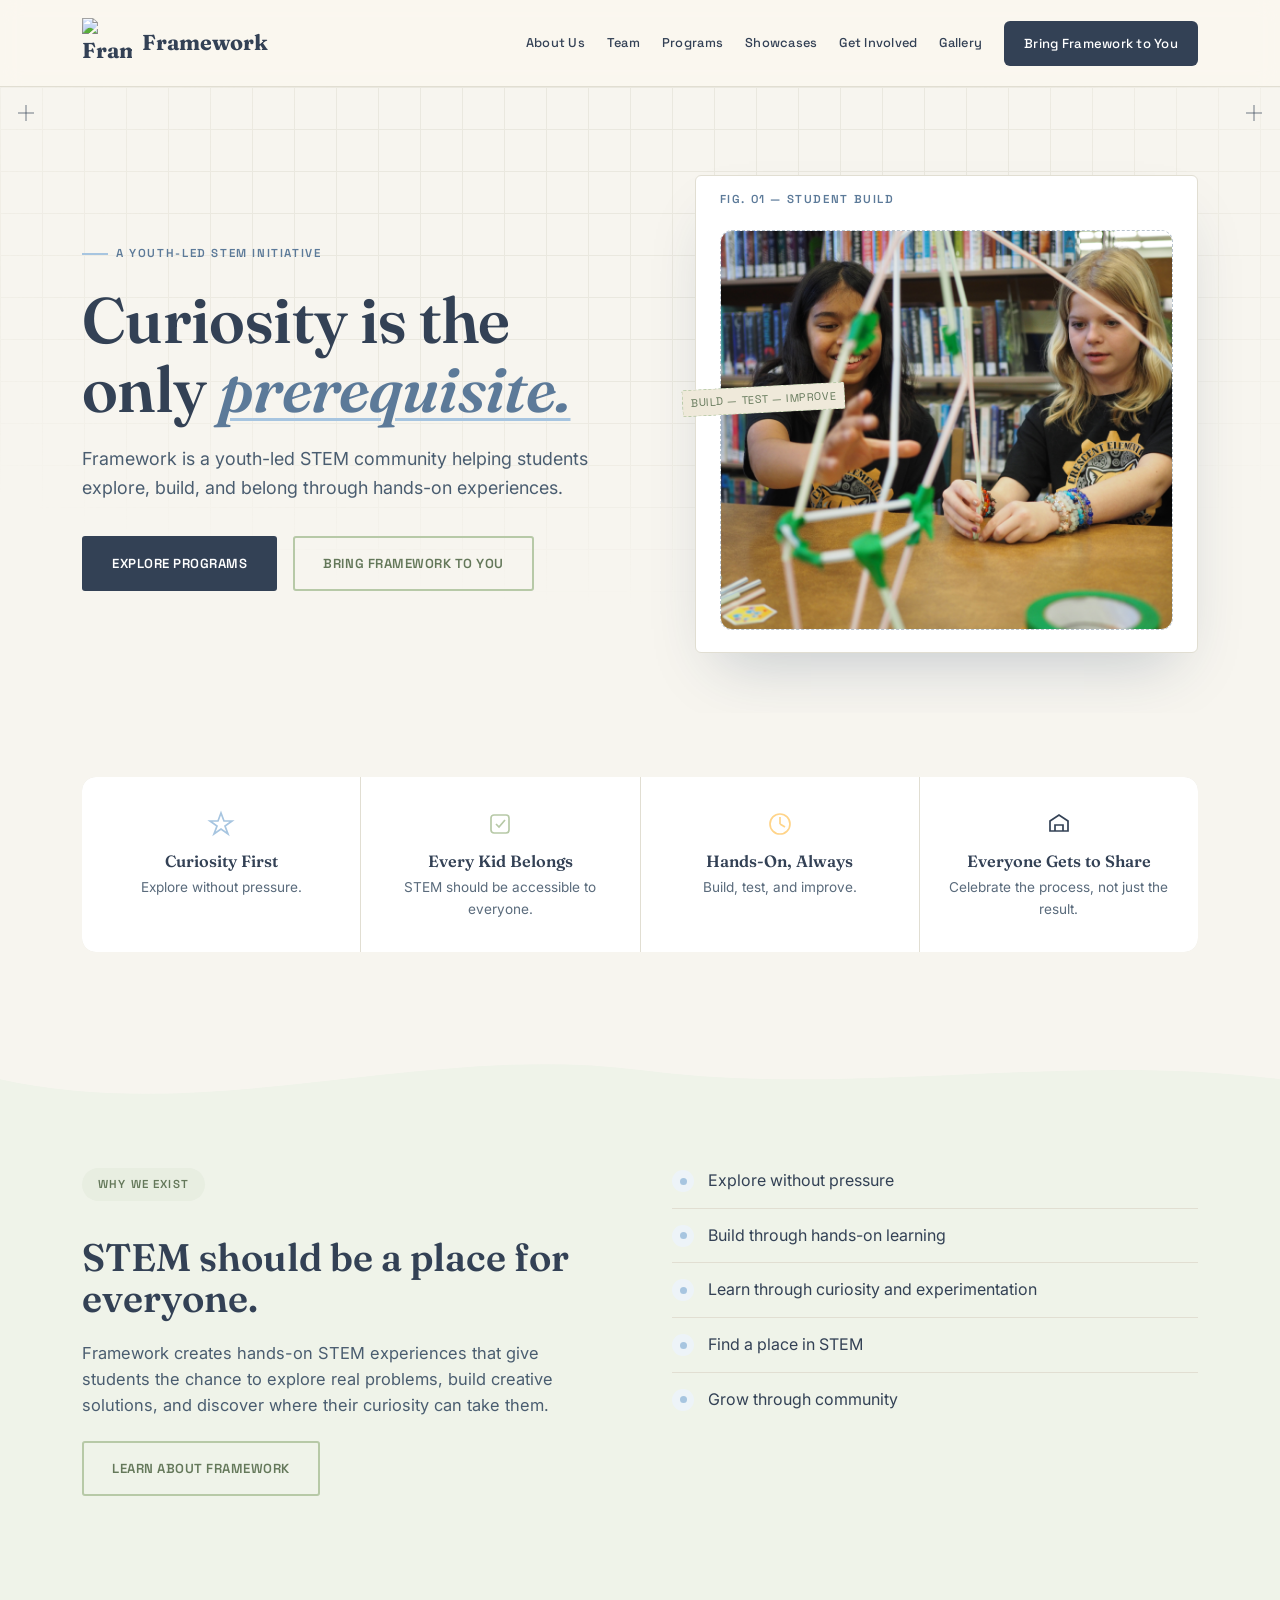
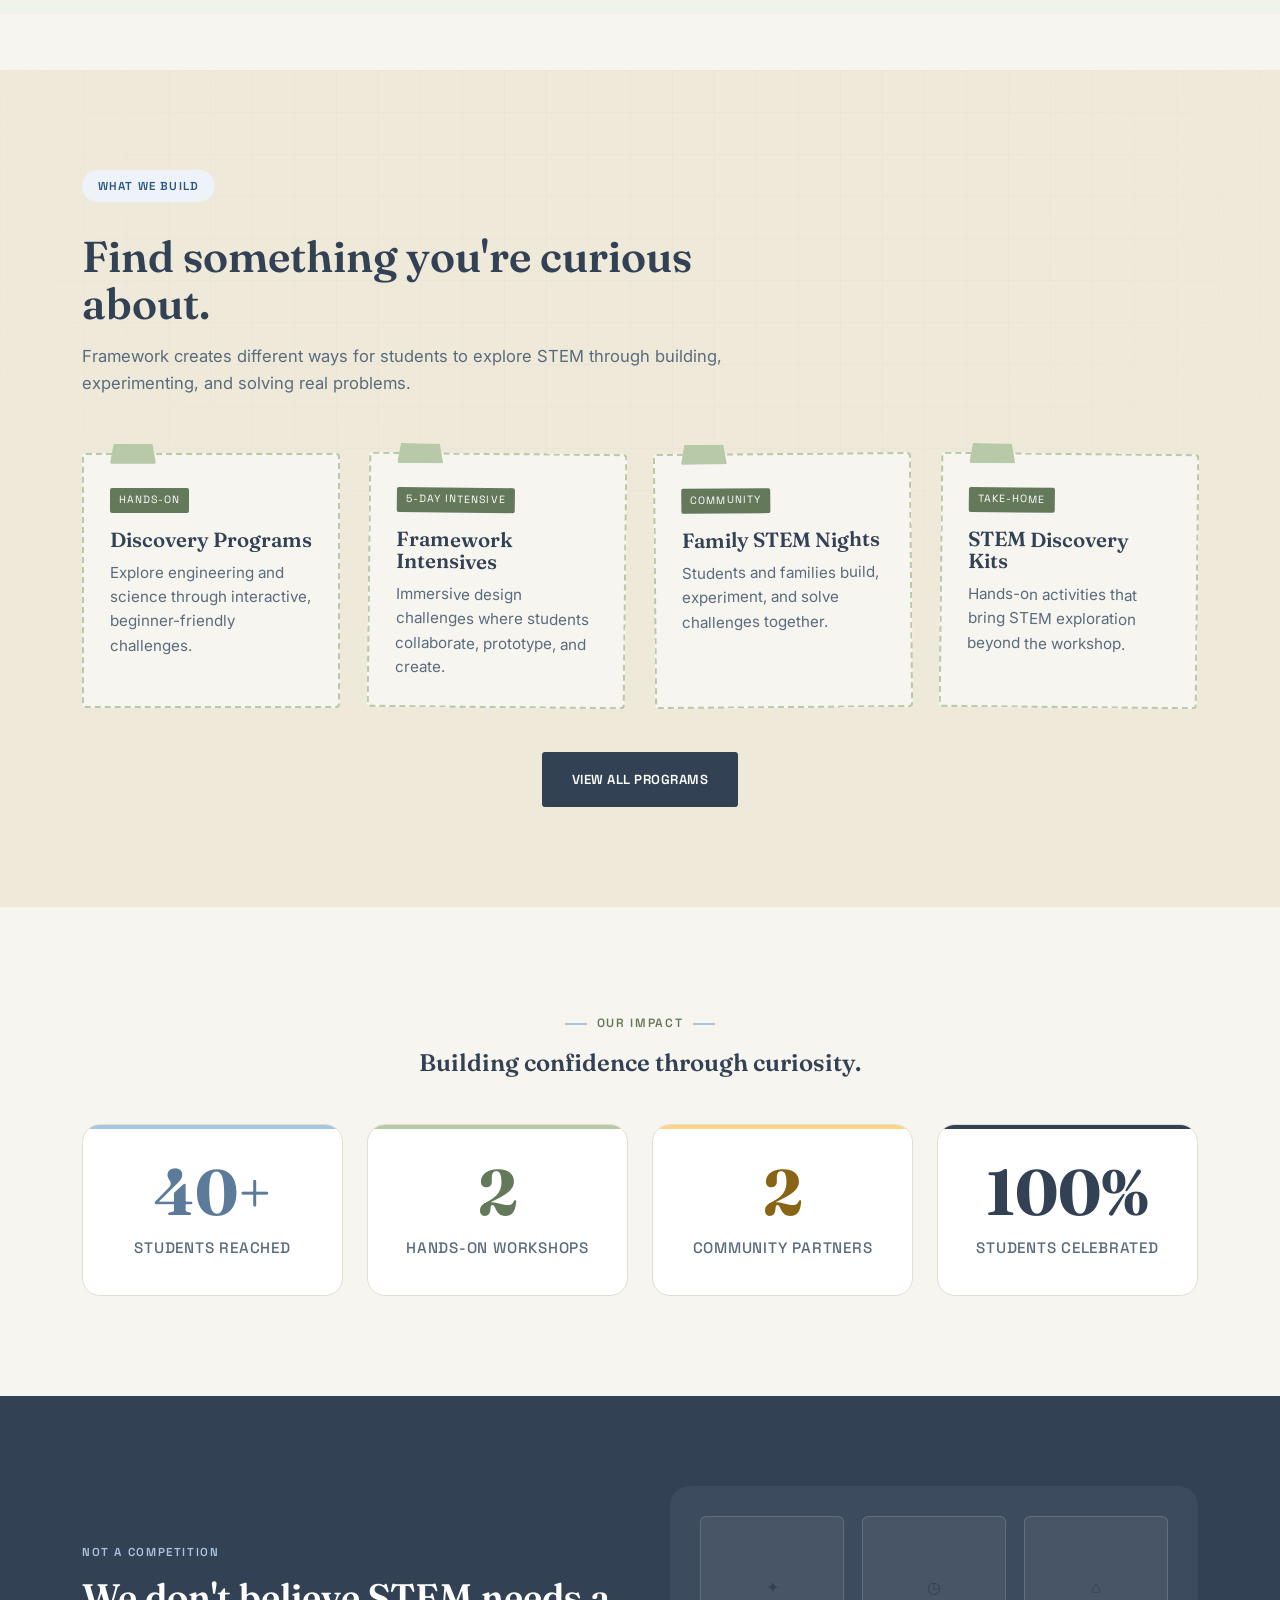
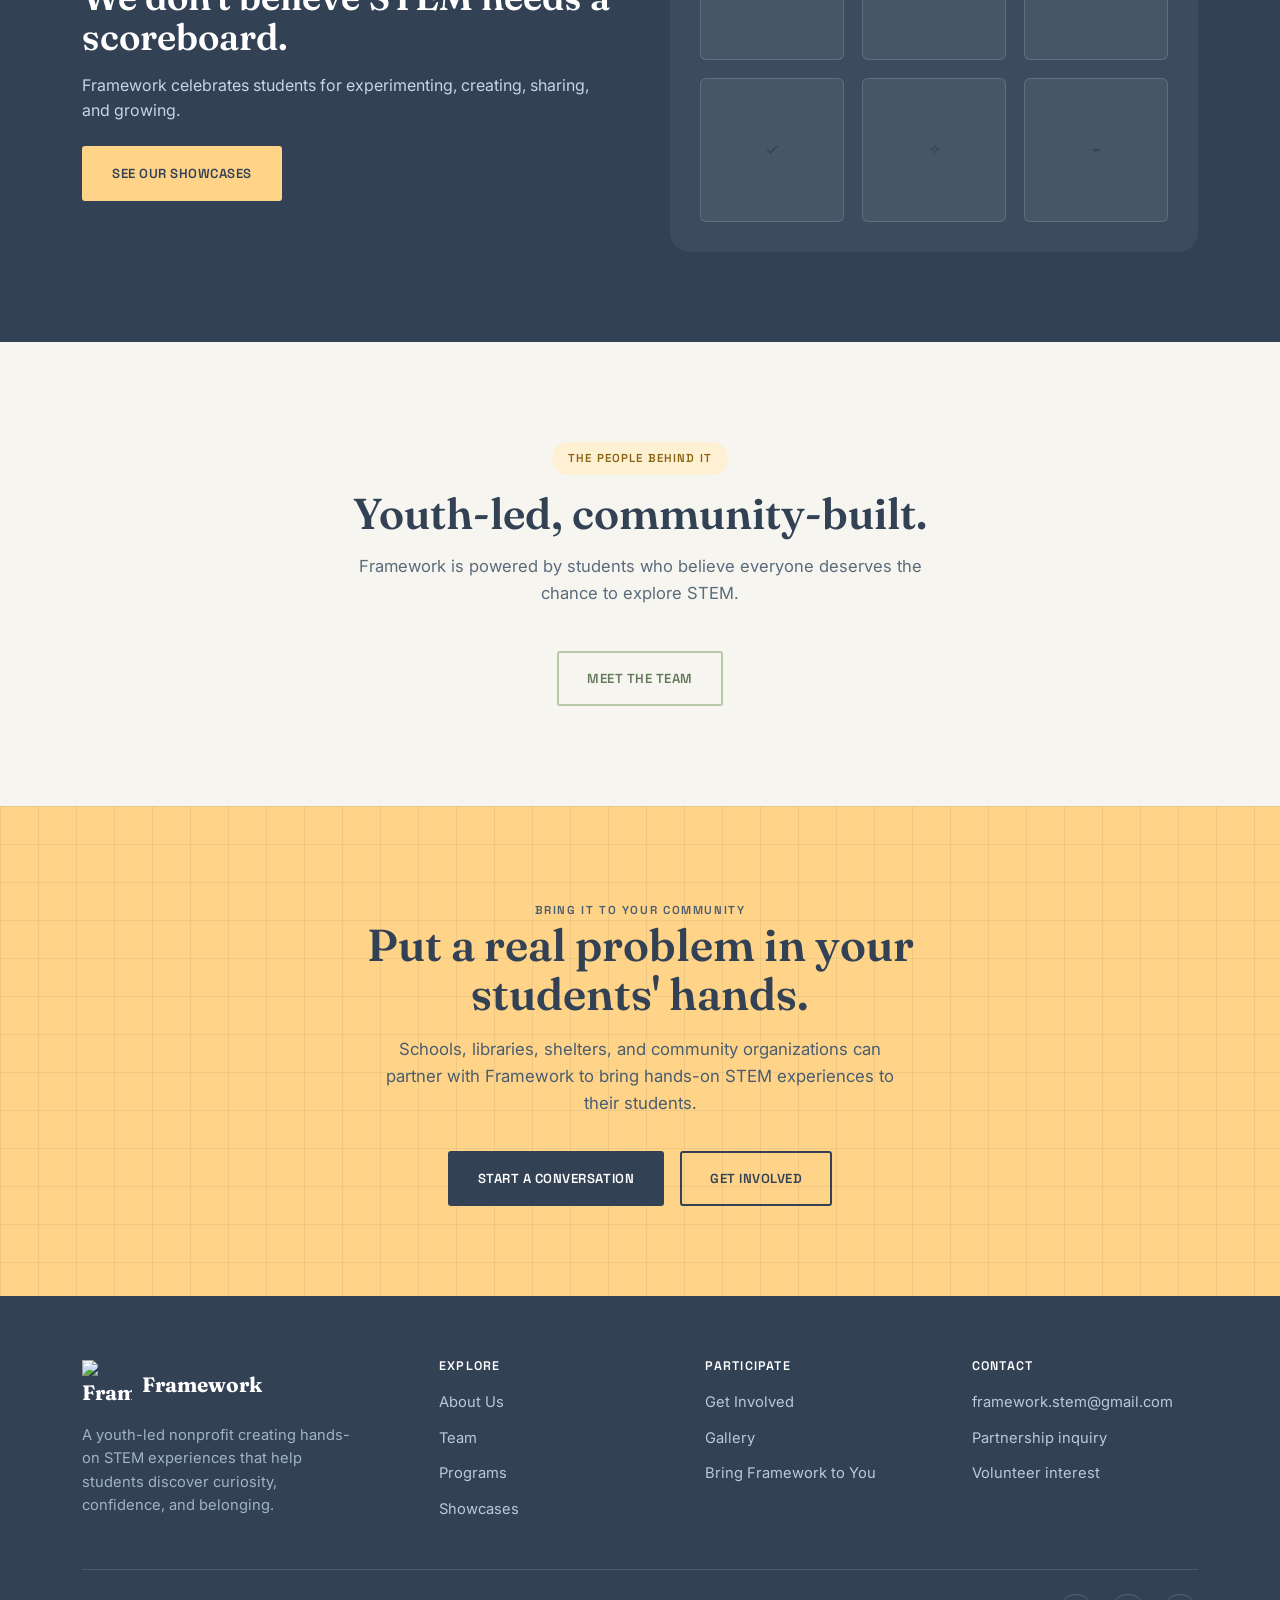
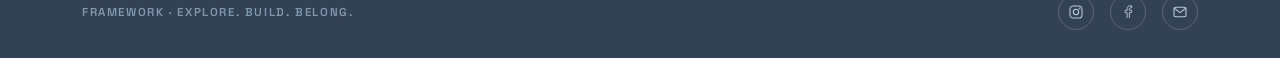
==== index.html @ 928066a2 "Add files via upload" ====
<!DOCTYPE html>
<html lang="en">
<head>
<meta charset="UTF-8">
<meta name="viewport" content="width=device-width, initial-scale=1.0">
<title>Framework</title>

<link rel="preconnect" href="https://fonts.googleapis.com">
<link rel="preconnect" href="https://fonts.gstatic.com" crossorigin>
<link href="https://fonts.googleapis.com/css2?family=Fraunces:ital,opsz,wght@0,9..144,300;0,9..144,500;0,9..144,600;0,9..144,700;0,9..144,900;1,9..144,500;1,9..144,600&family=Space+Grotesk:wght@400;500;600;700&family=Inter:wght@400;500;600&display=swap" rel="stylesheet">

<link rel="stylesheet" href="style.css">
</head>

<body>

<header>
  <nav>
    <a href="index.html" class="logo">
      <img src="images/logo.png" alt="Framework logo" style="width:50px;height:50px;object-fit:contain;">
      Framework
    </a>

    <div class="nav-links" id="navLinks">
      <a href="about.html">About Us</a>
      <a href="team.html">Team</a>
      <a href="programs.html">Programs</a>
      <a href="showcases.html">Showcases</a>
      <a href="involved.html">Get Involved</a>
      <a href="gallery.html">Gallery</a>
      <a href="contact.html" class="nav-cta">Bring Framework to You</a>
    </div>

    <button class="menu-btn" id="menuBtn" aria-label="Toggle menu">
      <span></span>
      <span></span>
      <span></span>
    </button>
  </nav>
</header>


<!-- HERO -->
<section class="hero" id="top">
  <div class="blueprint-bg"></div>

  <div class="reg-marks">
    <span class="tl"></span>
    <span class="tr"></span>
  </div>

  <div class="hero-inner">

    <div>
      <div class="eyebrow label">A youth-led STEM initiative</div>

      <h1>
        Curiosity is the only <em>prerequisite.</em>
      </h1>

      <p class="lede">
        Framework is a youth-led STEM community helping students explore,
        build, and belong through hands-on experiences.
      </p>

      <div class="hero-ctas">
        <a href="programs.html" class="btn btn-primary">
          Explore Programs
        </a>

        <a href="contact.html" class="btn btn-outline">
          Bring Framework to You
        </a>
      </div>
    </div>


    <div class="hero-visual">
      <div class="blueprint-card">

        <span class="fig-label label">
          Fig. 01 &mdash; Student Build
        </span>

        <img src="1.JPG" alt="Student Build" style="width:100%;aspect-ratio:340/300;margin-top:26px;object-fit:cover;border-radius:12px;border:1.5px dashed #B9C4CE;">
        <div class="callout callout-1">
          BUILD &mdash; TEST &mdash; IMPROVE
        </div>

      </div>
    </div>

  </div>
</section>


<!-- VALUES -->
<section style="padding:64px 0 90px;">

  <div class="container reveal">

    <div class="highlight-strip">

      <div class="highlight-tile">
        <div class="hs-icon">
          <svg width="30" height="30" viewBox="0 0 30 30" fill="none">
            <path
              d="M15 4 L18 12 L26 12 L19 17 L22 25 L15 20 L8 25 L11 17 L4 12 L12 12 Z"
              stroke="#A7C5E0"
              stroke-width="1.7"
            />
          </svg>
        </div>

        <h4>Curiosity First</h4>
        <p>Explore without pressure.</p>
      </div>


      <div class="highlight-tile">
        <div class="hs-icon">
          <svg width="30" height="30" viewBox="0 0 30 30" fill="none">
            <rect
              x="6"
              y="6"
              width="18"
              height="18"
              rx="3"
              stroke="#B7C9A7"
              stroke-width="1.7"
            />
            <path
              d="M11 15 L14 18 L20 11"
              stroke="#B7C9A7"
              stroke-width="1.7"
              fill="none"
            />
          </svg>
        </div>

        <h4>Every Kid Belongs</h4>
        <p>STEM should be accessible to everyone.</p>
      </div>


      <div class="highlight-tile">
        <div class="hs-icon">
          <svg width="30" height="30" viewBox="0 0 30 30" fill="none">
            <circle
              cx="15"
              cy="15"
              r="10"
              stroke="#FFD489"
              stroke-width="1.7"
            />
            <path
              d="M15 15 L15 8 M15 15 L20 18"
              stroke="#FFD489"
              stroke-width="1.7"
            />
          </svg>
        </div>

        <h4>Hands-On, Always</h4>
        <p>Build, test, and improve.</p>
      </div>


      <div class="highlight-tile">
        <div class="hs-icon">
          <svg width="30" height="30" viewBox="0 0 30 30" fill="none">
            <path
              d="M6 22 L6 12 L15 6 L24 12 L24 22 Z"
              stroke="#334155"
              stroke-width="1.7"
            />
            <path
              d="M11 22 L11 16 L19 16 L19 22"
              stroke="#334155"
              stroke-width="1.7"
            />
          </svg>
        </div>

        <h4>Everyone Gets to Share</h4>
        <p>Celebrate the process, not just the result.</p>
      </div>

    </div>

  </div>

</section>


<div class="wave-divider">
  <svg viewBox="0 0 1440 60" preserveAspectRatio="none">
    <path
      d="M0,40 C240,90 480,0 720,30 C960,60 1200,10 1440,40 L1440,60 L0,60 Z"
      fill="#EFF3E9"
    />
  </svg>
</div>


<!-- MISSION -->
<section class="mission" style="background:#EFF3E9;padding-top:70px;">

  <div class="container">

    <div class="mission-grid">

      <div class="reveal">

        <span class="pill pill-sage" style="margin-bottom:18px;">
          Why we exist
        </span>

        <h2 style="font-size:clamp(1.9rem,3vw,2.4rem);margin:18px 0 20px;">
          STEM should be a place for everyone.
        </h2>

        <p>
          Framework creates hands-on STEM experiences that give students
          the chance to explore real problems, build creative solutions,
          and discover where their curiosity can take them.
        </p>

        <p style="margin-top:22px;">
          <a href="about.html" class="btn btn-outline">
            Learn About Framework
          </a>
        </p>

      </div>


      <div class="reveal">

        <ul class="belief-list">

          <li>
            <span class="mark"></span>
            Explore without pressure
          </li>

          <li>
            <span class="mark"></span>
            Build through hands-on learning
          </li>

          <li>
            <span class="mark"></span>
            Learn through curiosity and experimentation
          </li>

          <li>
            <span class="mark"></span>
            Find a place in STEM
          </li>

          <li>
            <span class="mark"></span>
            Grow through community
          </li>

        </ul>

      </div>

    </div>

  </div>

</section>


<div class="wave-divider">
  <svg viewBox="0 0 1440 60" preserveAspectRatio="none">
    <path
      d="M0,20 C240,-10 480,60 720,30 C960,0 1200,50 1440,20 L1440,0 L0,0 Z"
      fill="#F7F5EF"
    />
  </svg>
</div>


<!-- PROGRAMS TEASER -->
<section class="programs">

  <div class="blueprint-bg"></div>

  <div class="container">

    <div class="section-head reveal">

      <span class="pill pill-sky" style="margin-bottom:16px;">
        What we build
      </span>

      <h2 style="margin-top:16px;">
        Find something you're curious about.
      </h2>

      <p>
        Framework creates different ways for students to explore STEM
        through building, experimenting, and solving real problems.
      </p>

    </div>


    <div class="program-grid four">

      <div class="kit-card reveal">

        <span class="kit-tag">
          Hands-on
        </span>

        <h3>Discovery Programs</h3>

        <p>
          Explore engineering and science through interactive,
          beginner-friendly challenges.
        </p>

      </div>


      <div class="kit-card reveal">

        <span class="kit-tag">
          5-day intensive
        </span>

        <h3>Framework Intensives</h3>

        <p>
          Immersive design challenges where students collaborate,
          prototype, and create.
        </p>

      </div>


      <div class="kit-card reveal">

        <span class="kit-tag">
          Community
        </span>

        <h3>Family STEM Nights</h3>

        <p>
          Students and families build, experiment, and solve challenges
          together.
        </p>

      </div>


      <div class="kit-card reveal">

        <span class="kit-tag">
          Take-home
        </span>

        <h3>STEM Discovery Kits</h3>

        <p>
          Hands-on activities that bring STEM exploration beyond the
          workshop.
        </p>

      </div>

    </div>


    <div style="text-align:center;margin-top:44px;position:relative;z-index:2;">

      <a href="programs.html" class="btn btn-primary">
        View All Programs
      </a>

    </div>

  </div>

</section>


<!-- IMPACT -->
<section class="panel panel-impact">

  <div class="container reveal">

    <p class="section-label">
      Our Impact
    </p>

    <h2>
      Building confidence through curiosity.
    </h2>

    <div class="impact-grid">

      <div class="impact-card">
        <span class="impact-number">40+</span>
        <p class="impact-label">Students Reached</p>
      </div>

      <div class="impact-card">
        <span class="impact-number">2</span>
        <p class="impact-label">Hands-On Workshops</p>
      </div>

      <div class="impact-card">
        <span class="impact-number">2</span>
        <p class="impact-label">Community Partners</p>
      </div>

      <div class="impact-card">
        <span class="impact-number">100%</span>
        <p class="impact-label">Students Celebrated</p>
      </div>

    </div>

  </div>

</section>


<!-- SHOWCASES -->
<section style="background:var(--ink);padding:90px 0;">

  <div class="container">

    <div class="split-section reveal">

      <div>

        <span class="label" style="color:var(--sky);">
          Not a competition
        </span>

        <h2
          style="color:var(--white);font-size:clamp(1.7rem,3vw,2.3rem);margin:14px 0 16px;"
        >
          We don't believe STEM needs a scoreboard.
        </h2>

        <p style="color:#C4D5E5;margin-bottom:22px;">
          Framework celebrates students for experimenting, creating,
          sharing, and growing.
        </p>

        <a
          href="showcases.html"
          class="btn"
          style="background:var(--sun);color:var(--ink);"
        >
          See Our Showcases
        </a>

      </div>


      <div
        class="split-visual"
        style="background:rgba(255,255,255,.05);box-shadow:none;"
      >

        <div class="showcase-grid-icons">

          <div class="icon-tile">✦</div>
          <div class="icon-tile">◷</div>
          <div class="icon-tile">⌂</div>
          <div class="icon-tile">✓</div>
          <div class="icon-tile">✧</div>
          <div class="icon-tile">⌁</div>

        </div>

      </div>

    </div>

  </div>

</section>


<!-- TEAM TEASER -->
<section>

  <div class="container">

    <div
      class="section-head reveal"
      style="margin:0 auto 44px;text-align:center;max-width:600px;"
    >

      <span class="pill pill-sun">
        The people behind it
      </span>

      <h2 style="margin-top:16px;">
        Youth-led, community-built.
      </h2>

      <p>
        Framework is powered by students who believe everyone deserves
        the chance to explore STEM.
      </p>

    </div>


    <div style="text-align:center;margin-top:36px;">

      <a href="team.html" class="btn btn-outline">
        Meet the Team
      </a>

    </div>

  </div>

</section>


<!-- CTA -->
<section class="cta-band">

  <div class="container">

    <span class="label" style="color:#4A5D70;">
      Bring it to your community
    </span>

    <h2>
      Put a real problem in your students' hands.
    </h2>

    <p>
      Schools, libraries, shelters, and community organizations can
      partner with Framework to bring hands-on STEM experiences to
      their students.
    </p>

    <div
      class="hero-ctas"
      style="justify-content:center;"
    >

      <a href="contact.html" class="btn btn-primary">
        Start a Conversation
      </a>

      <a href="involved.html" class="btn btn-outline">
        Get Involved
      </a>

    </div>

  </div>

</section>


<!-- FOOTER -->
<footer>

  <div class="container">

    <div class="footer-grid">

      <div>

        <div class="footer-logo">

          <img
            src="images/logo.png"
            alt="Framework logo"
            style="width:50px;height:50px;object-fit:contain;"
          >

          Framework

        </div>

        <p class="tagline">
          A youth-led nonprofit creating hands-on STEM experiences that
          help students discover curiosity, confidence, and belonging.
        </p>

      </div>


      <div class="col">

        <h4>Explore</h4>

        <ul>

          <li><a href="about.html">About Us</a></li>
          <li><a href="team.html">Team</a></li>
          <li><a href="programs.html">Programs</a></li>
          <li><a href="showcases.html">Showcases</a></li>

        </ul>

      </div>


      <div class="col">

        <h4>Participate</h4>

        <ul>

          <li><a href="involved.html">Get Involved</a></li>
          <li><a href="gallery.html">Gallery</a></li>
          <li><a href="contact.html">Bring Framework to You</a></li>

        </ul>

      </div>


      <div class="col">

        <h4>Contact</h4>

        <ul>

          <li>
            <a href="mailto:framework.stem@gmail.com">
              framework.stem@gmail.com
            </a>
          </li>

          <li>
            <a href="contact.html">
              Partnership inquiry
            </a>
          </li>

          <li>
            <a href="https://forms.gle/vsZQ5yKKpxMuAUAr8">Volunteer interest</a>
          </li>

        </ul>

      </div>

    </div>


    <div class="footer-bottom">

      <span class="label">
        Framework &middot; Explore. Build. Belong.
      </span>

      <div class="socials">
        <a href="#" aria-label="Instagram"><svg width="16" height="16" viewBox="0 0 24 24" fill="none"><rect x="3" y="3" width="18" height="18" rx="5" stroke="#B9C9D8" stroke-width="1.6"/><circle cx="12" cy="12" r="4" stroke="#B9C9D8" stroke-width="1.6"/><circle cx="17.5" cy="6.5" r="1.2" fill="#B9C9D8"/></svg></a>
        <a href="#" aria-label="Facebook"><svg width="16" height="16" viewBox="0 0 24 24" fill="none"><path d="M14 21 L14 13 L17 13 L17.5 9.5 L14 9.5 L14 7.5 C14 6.5 14.3 5.8 15.8 5.8 L17.6 5.8 L17.6 2.7 C17.3 2.7 16.2 2.6 15 2.6 C12.4 2.6 10.7 4.2 10.7 7.1 L10.7 9.5 L7.8 9.5 L7.8 13 L10.7 13 L10.7 21" stroke="#B9C9D8" stroke-width="1.4"/></svg></a>
        <a href="#" aria-label="Email"><svg width="16" height="16" viewBox="0 0 24 24" fill="none"><rect x="3" y="5" width="18" height="14" rx="2" stroke="#B9C9D8" stroke-width="1.6"/><path d="M3 6 L12 13 L21 6" stroke="#B9C9D8" stroke-width="1.6"/></svg></a>
      </div>

    </div>

  </div>

</footer>


<script src="script.js"></script>

</body>
</html>
---- style.css ----
:root{
    --ink:#334155;
    --ink-2:#5C7A99;
    --sky:#A7C5E0;
    --sky-light:#EDF3F8;
    --kraft:#B7C9A7;
    --kraft-dark:#64785A;
    --kraft-line:#6C8058;
    --sun:#FFD489;
    --sun-dark:#D9A94F;
    --paper:#F7F5EF;
    --paper-2:#EFE9DA;
    --paper-3:#E6DFC9;
    --line:#E1DED2;
    --white:#FFFFFF;
    --border:#E1DED2;
    --surface:#FFFFFF;
    --text-light:#5A6B7C;
    --ease:cubic-bezier(.22,1,.36,1);
  }

  *{margin:0;padding:0;box-sizing:border-box;}

  html{scroll-behavior:smooth;}
  [id]{scroll-margin-top:100px;}

  body{
    background:var(--paper);
    color:var(--ink);
    font-family:'Inter',sans-serif;
    line-height:1.6;
    overflow-x:hidden;
  }

  h1,h2,h3,h4{
    font-family:'Fraunces',serif;
    font-weight:600;
    line-height:1.08;
    color:var(--ink);
  }

  .label{
    font-family:'Space Grotesk',sans-serif;
    font-weight:600;
    letter-spacing:.14em;
    text-transform:uppercase;
    font-size:.72rem;
  }

  a{color:inherit;text-decoration:none;}
  img{max-width:100%;display:block;}
  button{font:inherit;cursor:pointer;}

  /* ---------- Blueprint grid background ---------- */
  .blueprint-bg{
    position:absolute;inset:0;
    background-image:
      linear-gradient(var(--line) 1px, transparent 1px),
      linear-gradient(90deg, var(--line) 1px, transparent 1px);
    background-size:42px 42px;
    opacity:.55;
    mask-image:radial-gradient(ellipse 80% 70% at 50% 20%, black 40%, transparent 90%);
  }

  /* Registration corner marks — recurring signature detail */
  .reg-marks{position:absolute;inset:0;pointer-events:none;}
  .reg-marks span{
    position:absolute;width:16px;height:16px;
  }
  .reg-marks span::before,.reg-marks span::after{
    content:"";position:absolute;background:var(--ink);opacity:.35;
  }
  .reg-marks span::before{width:16px;height:1.5px;top:7px;left:0;}
  .reg-marks span::after{width:1.5px;height:16px;left:7px;top:0;}
  .reg-marks .tl{top:18px;left:18px;}
  .reg-marks .tr{top:18px;right:18px;}
  .reg-marks .bl{bottom:18px;left:18px;}
  .reg-marks .br{bottom:18px;right:18px;}

  .container{max-width:1180px;margin:0 auto;padding:0 32px;}

  /* ---------- Nav ---------- */
  header{
    position:sticky;top:0;z-index:100;
    background:rgba(251,247,239,.88);
    backdrop-filter:blur(10px);
    border-bottom:1px solid var(--line);
  }
  nav{
    display:flex;align-items:center;justify-content:space-between;
    max-width:1180px;margin:0 auto;padding:18px 32px;
  }
  .logo{
    display:flex;align-items:center;gap:10px;
    font-family:'Fraunces',serif;font-weight:700;font-size:1.35rem;color:var(--ink);
  }
  .logo svg{flex-shrink:0;}
  .nav-links{display:flex;gap:22px;align-items:center;}
  .nav-links a{
    font-family:'Space Grotesk',sans-serif;font-weight:500;font-size:.8rem;
    letter-spacing:.02em;color:var(--ink);position:relative;padding:4px 0;white-space:nowrap;
  }
  .nav-links a::after{
    content:"";position:absolute;left:0;bottom:0;width:0;height:2px;background:var(--sky);
    transition:width .3s var(--ease);
  }
  .nav-links a:hover::after{width:100%;}
  .nav-links a.nav-cta{
    background:var(--ink);color:var(--white)!important;padding:12px 20px;border-radius:6px;
    font-size:.82rem!important;
  }
  .nav-links a.nav-cta::after{display:none;}
  .nav-links a.nav-cta:hover{background:var(--ink-2);}
  .menu-btn{display:none;background:none;border:none;flex-direction:column;gap:5px;}
  .menu-btn span{width:24px;height:2px;background:var(--ink);}

  .nav-links a.active{color:var(--ink-2);}
  .nav-links a.active::after{width:100%;}

  /* ---------- Interior page header band ---------- */
  .page-header{
    position:relative;padding:78px 0 54px;overflow:hidden;
    border-bottom:1px solid var(--line);
  }
  .page-header h1{
    font-size:clamp(2.2rem,4vw,3.1rem);margin-bottom:16px;letter-spacing:-.01em;max-width:680px;
  }
  .page-header p{
    color:#4A5D70;font-size:1.08rem;max-width:600px;
  }

  /* ---------- Buttons ---------- */
  .btn{
    display:inline-flex;align-items:center;gap:8px;
    font-family:'Space Grotesk',sans-serif;font-weight:600;font-size:.82rem;
    letter-spacing:.04em;text-transform:uppercase;padding:15px 28px;border-radius:3px;
    transition:transform .25s var(--ease), box-shadow .25s var(--ease), background .25s;
    border:2px solid transparent;
  }
  .btn-primary{background:var(--ink);color:var(--white);}
  .btn-primary:hover{background:var(--ink-2);transform:translateY(-2px);box-shadow:0 10px 24px -8px rgba(30,58,95,.5);}
  .btn-outline{border-color:var(--kraft);color:var(--kraft-dark);background:transparent;}
  .btn-outline:hover{background:var(--kraft);color:var(--white);transform:translateY(-2px);}

  /* ---------- Hero ---------- */
  .hero{
    position:relative;padding:88px 0 60px;overflow:hidden;
  }
  .hero-inner{
    max-width:1180px;margin:0 auto;padding:0 32px;
    display:grid;grid-template-columns:1.05fr .95fr;gap:56px;align-items:center;
    position:relative;z-index:2;
  }
  .eyebrow{
    display:inline-flex;align-items:center;gap:8px;color:var(--ink-2);margin-bottom:22px;
  }
  .eyebrow::before{content:"";width:26px;height:2px;background:var(--sky);}
  .hero h1{
    font-size:clamp(2.6rem, 5vw, 4.1rem);
    letter-spacing:-.01em;
    margin-bottom:22px;
  }
  .hero h1 em{
    font-style:italic;color:var(--ink-2);
    text-decoration:underline;text-decoration-color:var(--sky);text-decoration-thickness:3px;
    text-underline-offset:6px;
  }
  .hero p.lede{
    font-size:1.12rem;color:#4A5D70;max-width:520px;margin-bottom:34px;
  }
  .hero-ctas{display:flex;gap:16px;flex-wrap:wrap;}

  .hero-visual{position:relative;}
  .blueprint-card{
    background:var(--white);
    border:1px solid var(--line);
    border-radius:6px;
    padding:28px 24px 22px;
    box-shadow:0 30px 60px -24px rgba(30,58,95,.25);
    position:relative;
  }
  .blueprint-card .fig-label{
    position:absolute;top:14px;left:24px;color:var(--ink-2);
  }
  .draw-path{
    stroke-dasharray:1400;stroke-dashoffset:1400;
    animation:draw 2.6s var(--ease) forwards;
  }
  .draw-path.d2{animation-delay:.3s;}
  .draw-path.d3{animation-delay:.6s;}
  @keyframes draw{to{stroke-dashoffset:0;}}
  @media (prefers-reduced-motion: reduce){
    .draw-path{animation:none;stroke-dashoffset:0;}
  }
  .callout{
    position:absolute;font-family:'Space Grotesk',sans-serif;font-size:.68rem;
    letter-spacing:.05em;color:var(--kraft-dark);background:var(--paper-2);
    border:1px dashed var(--kraft);padding:4px 8px;border-radius:2px;
  }
  .callout-1{top:44%;left:-14px;transform:rotate(-3deg);}
  .callout-2{bottom:8%;right:-10px;transform:rotate(2deg);}

  /* ---------- Section shell ---------- */
  section{position:relative;padding:100px 0;}
  .section-head{max-width:640px;margin-bottom:56px;}
  .section-head .label{color:var(--kraft-dark);margin-bottom:14px;display:block;}
  .section-head h2{font-size:clamp(2rem,3.4vw,2.7rem);}
  .section-head p{color:#5A6B7C;margin-top:16px;font-size:1.04rem;}

  .reveal{opacity:0;transform:translateY(28px);transition:opacity .8s var(--ease), transform .8s var(--ease);}
  .reveal.is-visible{opacity:1;transform:translateY(0);}

  /* ---------- Mission ---------- */
  .mission{background:var(--paper);}
  .mission-grid{display:grid;grid-template-columns:1fr 1fr;gap:64px;align-items:start;}
  .mission-grid p{color:#4A5D70;margin-bottom:18px;font-size:1.03rem;}
  .belief-list{list-style:none;display:flex;flex-direction:column;gap:14px;}
  .belief-list li{
    display:flex;gap:14px;align-items:flex-start;font-size:1rem;color:var(--ink);
    padding-bottom:14px;border-bottom:1px solid var(--line);
  }
  .belief-list li:last-child{border-bottom:none;}
  .belief-list .mark{
    flex-shrink:0;width:22px;height:22px;border-radius:50%;background:var(--sky-light);
    display:flex;align-items:center;justify-content:center;margin-top:2px;
  }
  .belief-list .mark::before{content:"";width:7px;height:7px;border-radius:50%;background:var(--sky);}

  /* ---------- Programs ---------- */
  .programs{background:var(--paper-2);}
  .programs .blueprint-bg{opacity:.3;}
  .program-grid{
    display:grid;grid-template-columns:repeat(3,1fr);gap:28px;position:relative;z-index:2;
  }
  .kit-card{
    background:var(--paper);border:2px dashed var(--kraft);border-radius:4px;
    padding:30px 26px 26px;position:relative;transition:transform .3s var(--ease), box-shadow .3s var(--ease);
  }
  .kit-card:hover{transform:translateY(-6px) rotate(0deg)!important;box-shadow:0 22px 40px -18px rgba(107,68,41,.35);}
  .kit-card:nth-child(2n){transform:rotate(.6deg);}
  .kit-card:nth-child(3n){transform:rotate(-.5deg);}
  .kit-card::before{
    content:"";position:absolute;top:-11px;left:26px;width:46px;height:20px;
    background:var(--kraft);border-radius:2px;
    clip-path:polygon(8% 0,92% 0,100% 100%,0% 100%);
  }
  .kit-tag{
    font-family:'Space Grotesk',sans-serif;font-size:.66rem;letter-spacing:.1em;
    text-transform:uppercase;color:var(--white);background:var(--kraft-dark);
    padding:4px 9px;border-radius:2px;display:inline-block;margin-bottom:16px;
  }
  .kit-icon{margin-bottom:14px;}
  .kit-card h3{font-size:1.28rem;margin-bottom:10px;}
  .kit-card p{color:#5A6B7C;font-size:.95rem;}

  /* ---------- Showcase band ---------- */
  .showcase{
    background:var(--ink);color:var(--white);overflow:hidden;
  }
  .showcase .container{position:relative;z-index:2;}
  .showcase-grid{display:grid;grid-template-columns:1fr 1fr;gap:60px;align-items:center;}
  .showcase h2{color:var(--white);font-size:clamp(1.9rem,3.2vw,2.5rem);margin-bottom:20px;}
  .showcase p{color:#C4D5E5;font-size:1.05rem;margin-bottom:18px;max-width:480px;}
  .showcase-quote{
    font-family:'Fraunces',serif;font-style:italic;font-weight:500;font-size:1.4rem;
    color:var(--white);border-left:3px solid var(--sky);padding-left:20px;margin-top:28px;
  }
  .showcase-grid-icons{
    display:grid;grid-template-columns:repeat(3,1fr);gap:18px;
  }
  .icon-tile{
    aspect-ratio:1;background:rgba(255,255,255,.06);border:1px solid rgba(255,255,255,.14);
    border-radius:6px;display:flex;align-items:center;justify-content:center;
  }

  /* ---------- Get involved ---------- */
  .involved{background:var(--paper);}
  .involved-grid{display:grid;grid-template-columns:repeat(3,1fr);gap:28px;}
  .involve-card{
    background:var(--white);border:1px solid var(--line);border-radius:6px;padding:34px 28px;
    transition:transform .3s var(--ease), box-shadow .3s var(--ease), border-color .3s;
  }
  .involve-card:hover{transform:translateY(-5px);box-shadow:0 20px 40px -20px rgba(30,58,95,.3);border-color:var(--sky);}
  .involve-icon{
    width:52px;height:52px;border-radius:50%;background:var(--sky-light);
    display:flex;align-items:center;justify-content:center;margin-bottom:20px;
  }
  .involve-card h3{font-size:1.2rem;margin-bottom:10px;}
  .involve-card p{color:#5A6B7C;font-size:.95rem;margin-bottom:16px;}
  .involve-card a{
    font-family:'Space Grotesk',sans-serif;font-weight:600;font-size:.82rem;color:var(--ink-2);
    display:inline-flex;align-items:center;gap:6px;
  }
  .involve-card a svg{transition:transform .25s var(--ease);}
  .involve-card a:hover svg{transform:translateX(4px);}

  /* ---------- CTA band ---------- */
  .cta-band{
    background:var(--sun);color:var(--ink);text-align:center;padding:90px 0;
    position:relative;overflow:hidden;
  }
  .cta-band::before{
    content:"";position:absolute;inset:0;
    background-image:linear-gradient(rgba(51,65,85,.08) 1px, transparent 1px),linear-gradient(90deg, rgba(51,65,85,.08) 1px, transparent 1px);
    background-size:38px 38px;
  }
  .cta-band .container{position:relative;z-index:2;}
  .cta-band h2{color:var(--ink);font-size:clamp(2rem,3.6vw,2.8rem);max-width:640px;margin:0 auto 18px;}
  .cta-band p{color:#4A5D70;max-width:520px;margin:0 auto 34px;font-size:1.05rem;}
  .cta-band .btn-primary{background:var(--ink);color:var(--white);}
  .cta-band .btn-primary:hover{background:var(--ink-2);}
  .cta-band .btn-outline{border-color:var(--ink);color:var(--ink);}
  .cta-band .btn-outline:hover{background:rgba(51,65,85,.1);}


  /* ---------- Footer ---------- */
  footer{background:var(--ink);color:#B9C9D8;padding:64px 0 28px;}
  .footer-grid{
    display:grid;grid-template-columns:1.4fr 1fr 1fr 1fr;gap:40px;margin-bottom:48px;
  }
  .footer-logo{
    display:flex;align-items:center;gap:10px;color:var(--white);font-family:'Fraunces',serif;
    font-weight:700;font-size:1.3rem;margin-bottom:14px;
  }
  footer .col h4{
    font-family:'Space Grotesk',sans-serif;font-size:.78rem;letter-spacing:.1em;
    text-transform:uppercase;color:var(--white);margin-bottom:16px;
  }
  footer .col ul{list-style:none;display:flex;flex-direction:column;gap:10px;}
  footer .col a{font-size:.92rem;transition:color .2s;}
  footer .col a:hover{color:var(--sky);}
  footer p.tagline{max-width:280px;font-size:.92rem;color:#9FB3C4;}
  .footer-bottom{
    border-top:1px solid rgba(255,255,255,.12);padding-top:24px;
    display:flex;justify-content:space-between;align-items:center;flex-wrap:wrap;gap:14px;
  }
  .footer-bottom .label{color:#8098AC;}
  .socials{display:flex;gap:16px;}
  .socials a{width:36px;height:36px;border:1px solid rgba(255,255,255,.18);border-radius:50%;display:flex;align-items:center;justify-content:center;transition:border-color .2s, background .2s;}
  .socials a:hover{border-color:var(--sky);background:rgba(91,155,213,.12);}

  /* ---------- Responsive ---------- */
  @media (max-width:920px){
    .hero-inner{grid-template-columns:1fr;}
    .hero-visual{order:-1;max-width:440px;margin:0 auto;}
    .mission-grid, .showcase-grid{grid-template-columns:1fr;gap:40px;}
    .program-grid{grid-template-columns:repeat(2,1fr);}
    .involved-grid{grid-template-columns:1fr;}
    .footer-grid{grid-template-columns:1fr 1fr;}
  }
  @media (max-width:940px){
    .nav-links{
      position:fixed;top:69px;left:0;right:0;background:var(--paper);
      flex-direction:column;padding:24px 32px;gap:20px;border-bottom:1px solid var(--line);
      transform:translateY(-130%);transition:transform .35s var(--ease);
      align-items:flex-start;
    }
    .nav-links.open{transform:translateY(0);}
    .menu-btn{display:flex;}
  }
  @media (max-width:680px){
    .program-grid{grid-template-columns:1fr;}
    .footer-grid{grid-template-columns:1fr;gap:32px;}
    section{padding:70px 0;}
    .hero{padding:56px 0 40px;}
  }

  /* =========================================================
     EXPANSION — variety components for the multi-page rebuild
     ========================================================= */

  /* ---------- Organic floating blobs (used behind headers/sections) ---------- */
  .blob{
    position:absolute;pointer-events:none;
    border-radius:60% 40% 30% 70% / 50% 60% 40% 50%;
    opacity:.4;animation:blobFloat 14s ease-in-out infinite;
  }
  .blob.b-sky{background:var(--sky);}
  .blob.b-sage{background:var(--kraft);}
  .blob.b-sun{background:var(--sun);}
  @keyframes blobFloat{
    0%,100%{transform:translate(0,0) rotate(0deg) scale(1);}
    50%{transform:translate(14px,-16px) rotate(10deg) scale(1.04);}
  }
  @media (prefers-reduced-motion: reduce){.blob{animation:none;}}

  /* ---------- Wave divider between sections ---------- */
  .wave-divider{line-height:0;position:relative;z-index:2;}
  .wave-divider svg{display:block;width:100%;height:56px;}

  /* ---------- Varied page-header backgrounds ---------- */
  .page-header.pg-sky{background:var(--sky-light);border-bottom-color:transparent;}
  .page-header.pg-sage{background:#EFF3E9;border-bottom-color:transparent;}
  .page-header.pg-sun{background:#FEF3DD;border-bottom-color:transparent;}
  .page-header.pg-navy{background:var(--ink);border-bottom-color:transparent;}
  .page-header.pg-navy h1,.page-header.pg-navy p{color:var(--white);}
  .page-header.pg-navy .eyebrow{color:var(--sky);}
  .page-header.pg-navy .eyebrow::before{background:var(--sun);}
  .page-header .blob{z-index:0;}
  .page-header .container{position:relative;z-index:2;}

  /* ---------- Section eyebrow pill (alt to plain label) ---------- */
  .pill{
    display:inline-flex;align-items:center;gap:8px;padding:7px 16px;border-radius:99px;
    font-family:'Space Grotesk',sans-serif;font-weight:600;font-size:.72rem;letter-spacing:.1em;
    text-transform:uppercase;
  }
  .pill.pill-sky{background:var(--sky-light);color:#2C5680;}
  .pill.pill-sage{background:#E8EEE1;color:var(--kraft-dark);}
  .pill.pill-sun{background:#FEF0D2;color:#8A6415;}

  /* ---------- Team ---------- */
  .team-grid{display:flex;flex-wrap:wrap;justify-content:center;gap:30px;}
  .team-grid .team-card{flex:0 1 calc(33.333% - 20px);}
  .row-break{flex-basis:100%;height:0;margin:0;}
  .team-card{
    background:var(--white);border-radius:18px;padding:36px 26px 30px;text-align:center;
    box-shadow:0 22px 44px -28px rgba(51,65,85,.28);transition:transform .35s var(--ease), box-shadow .35s var(--ease);
  }
  .team-card:nth-of-type(odd):hover{transform:translateY(-7px) rotate(-1.1deg);}
  .team-card:nth-of-type(even):hover{transform:translateY(-7px) rotate(0.9deg);}
  .team-card:hover{box-shadow:0 30px 54px -26px rgba(51,65,85,.32);}
  .avatar{
    width:92px;height:92px;border-radius:50%;margin:0 auto 20px;
    display:flex;align-items:center;justify-content:center;
    font-family:'Fraunces',serif;font-weight:700;font-size:1.7rem;color:var(--white);
    position:relative;
  }
  .avatar::after{
    content:"";position:absolute;inset:-6px;border-radius:50%;border:2px dashed currentColor;opacity:.35;
  }
  .avatar.a-sky{background:var(--sky);color:var(--ink);}
  .avatar.a-sage{background:var(--kraft);color:var(--white);}
  .avatar.a-sun{background:var(--sun);color:var(--ink);}
  .team-card h3{font-size:1.18rem;margin-bottom:3px;}
  .team-role{
    font-family:'Space Grotesk',sans-serif;font-size:.74rem;letter-spacing:.08em;text-transform:uppercase;
    color:var(--ink-2);margin-bottom:14px;display:block;
  }
  .team-card p.bio{font-size:.92rem;color:#5A6B7C;}
  .team-note{
    margin-top:44px;padding:22px 26px;border-radius:12px;background:var(--sky-light);
    font-size:.95rem;color:#2C5680;display:flex;gap:14px;align-items:flex-start;
  }

  /* ---------- Gallery masonry ---------- */
  .gallery-grid{
    display:grid;grid-template-columns:repeat(auto-fill, minmax(200px, 220px));
    gap:26px;align-items:start;justify-content:start;
  }
  .polaroid{
    background:var(--white);padding:12px 12px 40px;border-radius:5px;
    box-shadow:0 18px 34px -20px rgba(51,65,85,.3);position:relative;
    transition:transform .3s var(--ease), box-shadow .3s var(--ease);
  }
  .polaroid:nth-child(4n+1){transform:rotate(-2.2deg);}
  .polaroid:nth-child(4n+2){transform:rotate(1.6deg);}
  .polaroid:nth-child(4n+3){transform:rotate(-1deg);}
  .polaroid:nth-child(4n+4){transform:rotate(2deg);}
  .polaroid:hover{transform:rotate(0deg) translateY(-8px) scale(1.03);box-shadow:0 26px 46px -20px rgba(51,65,85,.34);z-index:5;}
  .polaroid-art{
    aspect-ratio:4/3;border-radius:2px;display:flex;align-items:center;justify-content:center;
    overflow:hidden;
  }
  .polaroid-art::after{
    content:"";width:32%;aspect-ratio:1/1;
    background-image:url("data:image/svg+xml,%3Csvg%20xmlns%3D%22http%3A//www.w3.org/2000/svg%22%20viewBox%3D%220%200%2024%2024%22%20fill%3D%22none%22%20stroke%3D%22%23334155%22%20stroke-width%3D%221.5%22%3E%3Crect%20x%3D%223%22%20y%3D%223%22%20width%3D%2218%22%20height%3D%2218%22%20rx%3D%222%22/%3E%3Ccircle%20cx%3D%228.5%22%20cy%3D%228.5%22%20r%3D%221.6%22/%3E%3Cpath%20d%3D%22M21%2015l-5-5L5%2021%22/%3E%3C/svg%3E");
    background-repeat:no-repeat;background-size:contain;opacity:.3;
  }

  /* ---------- Generic blank image placeholder (swap for real images/graphics) ---------- */
  .img-placeholder{
    display:flex;align-items:center;justify-content:center;
    background:#E7EBEF;border:1.5px dashed #B9C4CE;border-radius:12px;
  }
  .img-placeholder::after{
    content:"";width:16%;max-width:56px;aspect-ratio:1/1;
    background-image:url("data:image/svg+xml,%3Csvg%20xmlns%3D%22http%3A//www.w3.org/2000/svg%22%20viewBox%3D%220%200%2024%2024%22%20fill%3D%22none%22%20stroke%3D%22%23334155%22%20stroke-width%3D%221.5%22%3E%3Crect%20x%3D%223%22%20y%3D%223%22%20width%3D%2218%22%20height%3D%2218%22%20rx%3D%222%22/%3E%3Ccircle%20cx%3D%228.5%22%20cy%3D%228.5%22%20r%3D%221.6%22/%3E%3Cpath%20d%3D%22M21%2015l-5-5L5%2021%22/%3E%3C/svg%3E");
    background-repeat:no-repeat;background-size:contain;opacity:.35;
  }
  .polaroid-art img{
    width:100%;height:100%;object-fit:cover;display:block;
  }
  .polaroid-art.pa-sky{background:var(--sky-light);}
  .polaroid-art.pa-sage{background:#EAF0E3;}
  .polaroid-art.pa-sun{background:#FEF3DD;}
  .polaroid .cap{
    position:absolute;bottom:11px;left:12px;right:12px;text-align:center;
    font-family:'Space Grotesk',sans-serif;font-size:.76rem;color:var(--ink);letter-spacing:.01em;
  }
  .gallery-note{
    text-align:center;max-width:560px;margin:50px auto 0;color:#5A6B7C;font-size:.95rem;
    padding:18px 22px;border:1px dashed var(--kraft);border-radius:10px;background:var(--paper-2);
  }

  /* ---------- Numbered step row (Showcases / Contact process) ---------- */
  .steps-row{display:grid;grid-template-columns:repeat(4,1fr);gap:24px;position:relative;}
  .steps-row::before{
    content:"";position:absolute;top:26px;left:12%;right:12%;height:2px;
    background-image:linear-gradient(90deg, currentColor 50%, transparent 50%);
    background-size:14px 2px;opacity:.4;
  }
  .step{text-align:center;position:relative;}
  .step-num{
    width:54px;height:54px;border-radius:50%;display:flex;align-items:center;justify-content:center;
    font-family:'Fraunces',serif;font-weight:700;font-size:1.35rem;margin:0 auto 18px;position:relative;z-index:2;
  }
  .step:nth-child(4n+1) .step-num{background:var(--sky);color:var(--ink);}
  .step:nth-child(4n+2) .step-num{background:var(--kraft);color:var(--white);}
  .step:nth-child(4n+3) .step-num{background:var(--sun);color:var(--ink);}
  .step:nth-child(4n+4) .step-num{background:var(--ink);color:var(--white);}
  .step h4{font-size:1.05rem;margin-bottom:8px;}
  .step p{font-size:.9rem;color:#5A6B7C;}

  /* ---------- Stat / highlight strip (qualitative, not fabricated numbers) ---------- */
  .highlight-strip{
    display:grid;grid-template-columns:repeat(4,1fr);gap:1px;background:var(--line);
    border-radius:14px;overflow:hidden;
  }
  .highlight-tile{
    background:var(--white);padding:32px 22px;text-align:center;
  }
  .highlight-tile .hs-icon{margin-bottom:14px;display:flex;justify-content:center;}
  .highlight-tile h4{font-size:1.02rem;margin-bottom:6px;}
  .highlight-tile p{font-size:.85rem;color:#5A6B7C;}

  /* ---------- Split hero-style section (alt layout for variety) ---------- */
  .split-section{display:grid;grid-template-columns:1fr 1fr;gap:60px;align-items:center;}
  .split-section.reverse{direction:rtl;}
  .split-section.reverse > *{direction:ltr;}
  .split-visual{
    position:relative;background:var(--white);border-radius:20px;padding:30px;
    box-shadow:0 26px 50px -30px rgba(51,65,85,.3);
  }

  /* ---------- Bring-to-you banner card (Contact page) ---------- */
  .bring-card{
    background:var(--ink);color:var(--white);border-radius:22px;padding:48px;
    display:grid;grid-template-columns:1.1fr .9fr;gap:40px;align-items:center;position:relative;overflow:hidden;
  }
  .bring-card::before{
    content:"";position:absolute;inset:0;
    background-image:linear-gradient(rgba(255,255,255,.06) 1px, transparent 1px),linear-gradient(90deg, rgba(255,255,255,.06) 1px, transparent 1px);
    background-size:34px 34px;
  }
  .bring-card > *{position:relative;z-index:2;}
  .bring-card h2{color:var(--white);font-size:clamp(1.7rem,2.6vw,2.2rem);margin-bottom:14px;}
  .bring-card p{color:#C4D5E5;margin-bottom:22px;}

  @media (max-width:920px){
    .team-grid .team-card{flex-basis:calc(50% - 15px);}
    .steps-row{grid-template-columns:repeat(2,1fr);row-gap:36px;}
    .steps-row::before{display:none;}
    .highlight-strip{grid-template-columns:repeat(2,1fr);}
    .split-section, .bring-card{grid-template-columns:1fr;}
    .split-section.reverse{direction:ltr;}
  }
  @media (max-width:680px){
    .team-grid .team-card{flex-basis:100%;}
    .steps-row{grid-template-columns:1fr;}
    .highlight-strip{grid-template-columns:1fr;}
    .bring-card{padding:30px 24px;}
  }

  /* =========================
     Impact
     ========================= */
  .panel-impact{
    text-align:center;
  }
  .section-label{
    font-family:'Space Grotesk',sans-serif;font-weight:600;letter-spacing:.14em;
    text-transform:uppercase;font-size:.75rem;color:var(--kraft-dark);
    display:inline-flex;align-items:center;gap:10px;margin-bottom:16px;
  }
  .section-label::before,.section-label::after{content:"";width:22px;height:2px;background:var(--sky);}
  .panel-impact h2{max-width:640px;margin:0 auto;}
  .impact-grid{
    display:grid;grid-template-columns:repeat(auto-fit, minmax(180px, 1fr));
    gap:1.5rem;margin-top:3rem;
  }
  .impact-card{
    padding:2.2rem 1.6rem;border:1px solid var(--border);border-radius:18px;
    background:var(--surface);position:relative;overflow:hidden;
    transition:transform .35s var(--ease), box-shadow .35s var(--ease);
  }
  .impact-card::before{
    content:"";position:absolute;top:0;left:0;right:0;height:4px;
  }
  .impact-card:hover{transform:translateY(-6px);box-shadow:0 26px 46px -26px rgba(51,65,85,.28);}
  .impact-grid .impact-card:nth-child(4n+1)::before{background:var(--sky);}
  .impact-grid .impact-card:nth-child(4n+2)::before{background:var(--kraft);}
  .impact-grid .impact-card:nth-child(4n+3)::before{background:var(--sun);}
  .impact-grid .impact-card:nth-child(4n+4)::before{background:var(--ink);}
  .impact-number{
    display:block;font-family:'Fraunces',serif;font-size:clamp(2.5rem, 6vw, 4rem);
    font-weight:700;line-height:1;
  }
  .impact-grid .impact-card:nth-child(4n+1) .impact-number{color:var(--ink-2);}
  .impact-grid .impact-card:nth-child(4n+2) .impact-number{color:var(--kraft-dark);}
  .impact-grid .impact-card:nth-child(4n+3) .impact-number{color:#8A6415;}
  .impact-grid .impact-card:nth-child(4n+4) .impact-number{color:var(--ink);}
  .impact-label{
    margin-top:.75rem;color:var(--text-light);font-size:.95rem;
    letter-spacing:.05em;text-transform:uppercase;
    font-family:'Space Grotesk',sans-serif;font-weight:500;
  }

  /* ---------- 4-column program grid variant (used on Home teaser) ---------- */
  .program-grid.four{grid-template-columns:repeat(4,1fr);}
  @media (max-width:1040px){
    .program-grid.four{grid-template-columns:repeat(2,1fr);}
  }
  @media (max-width:680px){
    .program-grid.four{grid-template-columns:1fr;}
  }

  /* =========================
     Gallery — organized by event
     ========================= */
  .gallery-nav{
    display:flex;flex-wrap:wrap;gap:10px;justify-content:center;margin-bottom:60px;
  }
  .gallery-nav a{transition:transform .2s var(--ease), box-shadow .2s var(--ease);}
  .gallery-nav a:hover{transform:translateY(-2px);box-shadow:0 8px 18px -10px rgba(51,65,85,.3);}
  .gallery-category{margin-bottom:70px;scroll-margin-top:100px;}
  .gallery-category:last-of-type{margin-bottom:0;}
  .gallery-cat-title{
    display:flex;align-items:center;gap:12px;font-size:1.5rem;margin-bottom:26px;
  }
  .cat-dot{width:12px;height:12px;border-radius:50%;flex-shrink:0;}
  .gallery-category .gallery-grid{margin-bottom:0;}
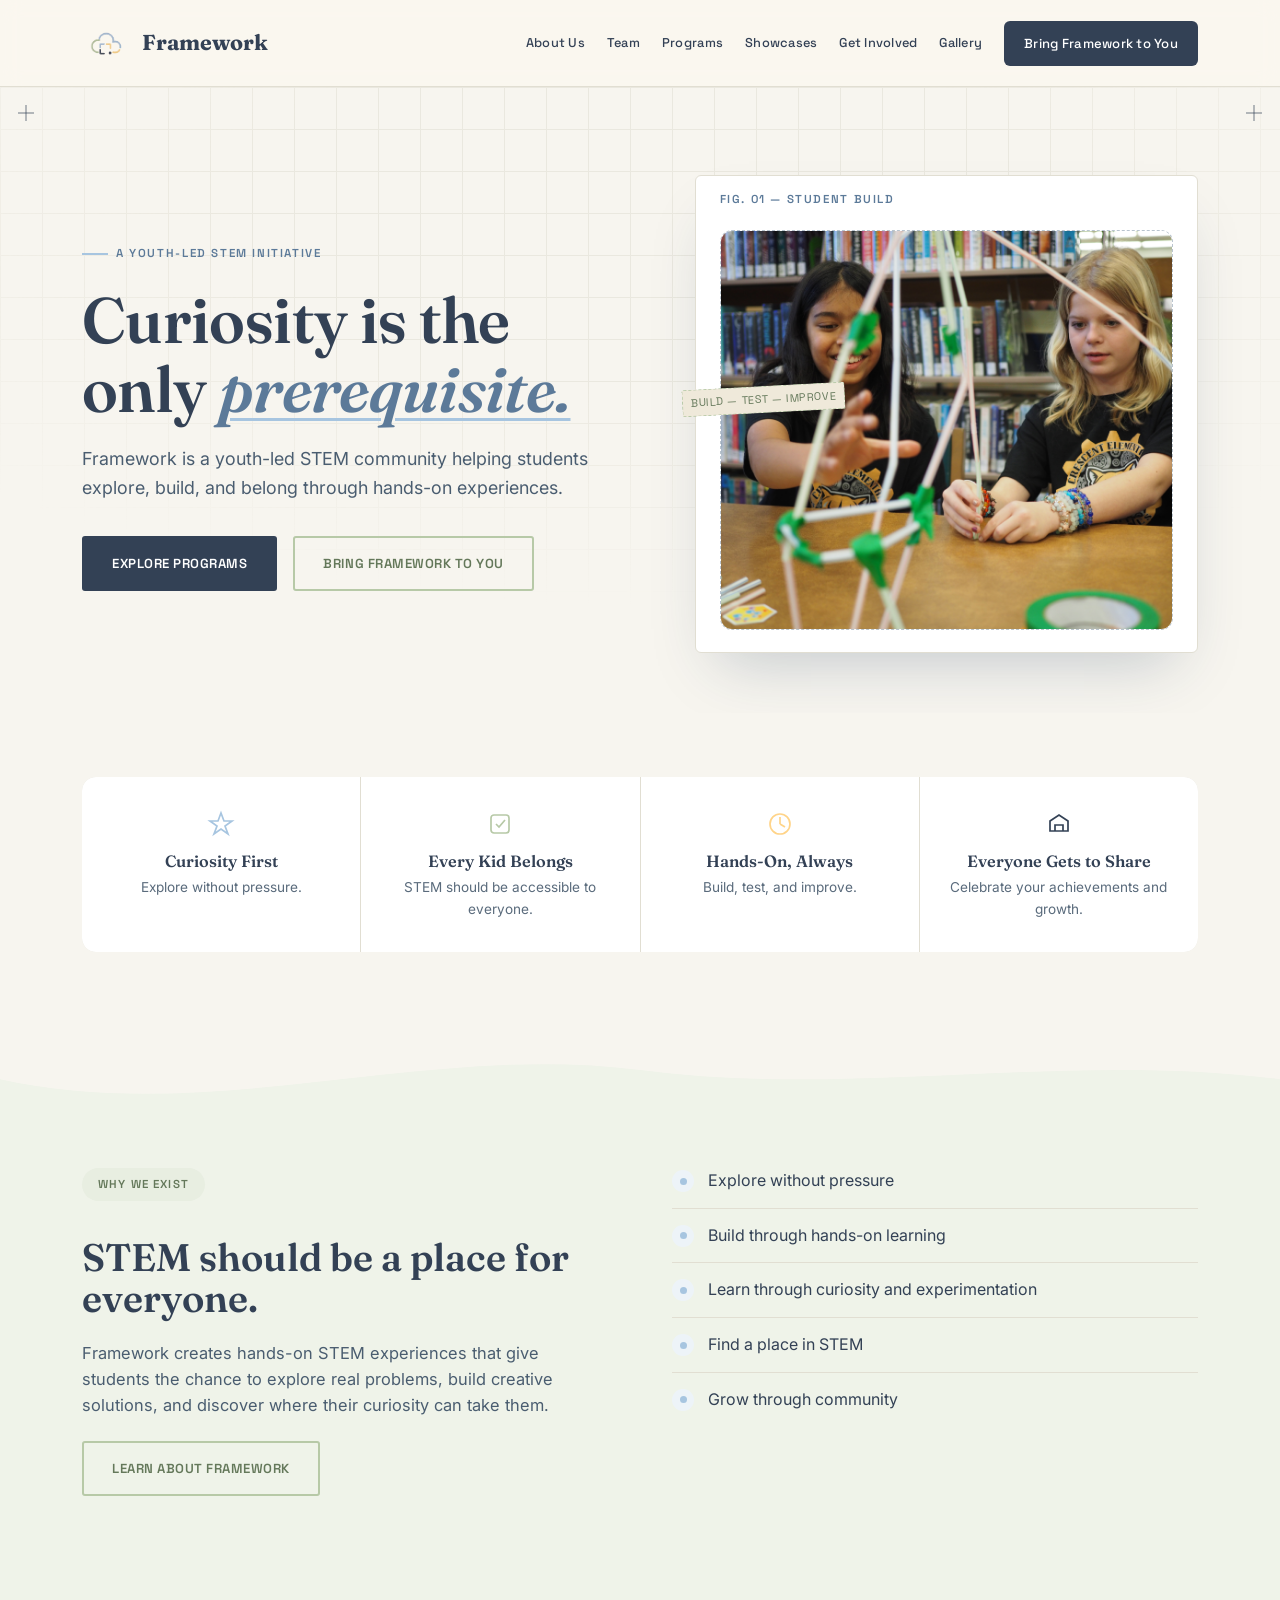
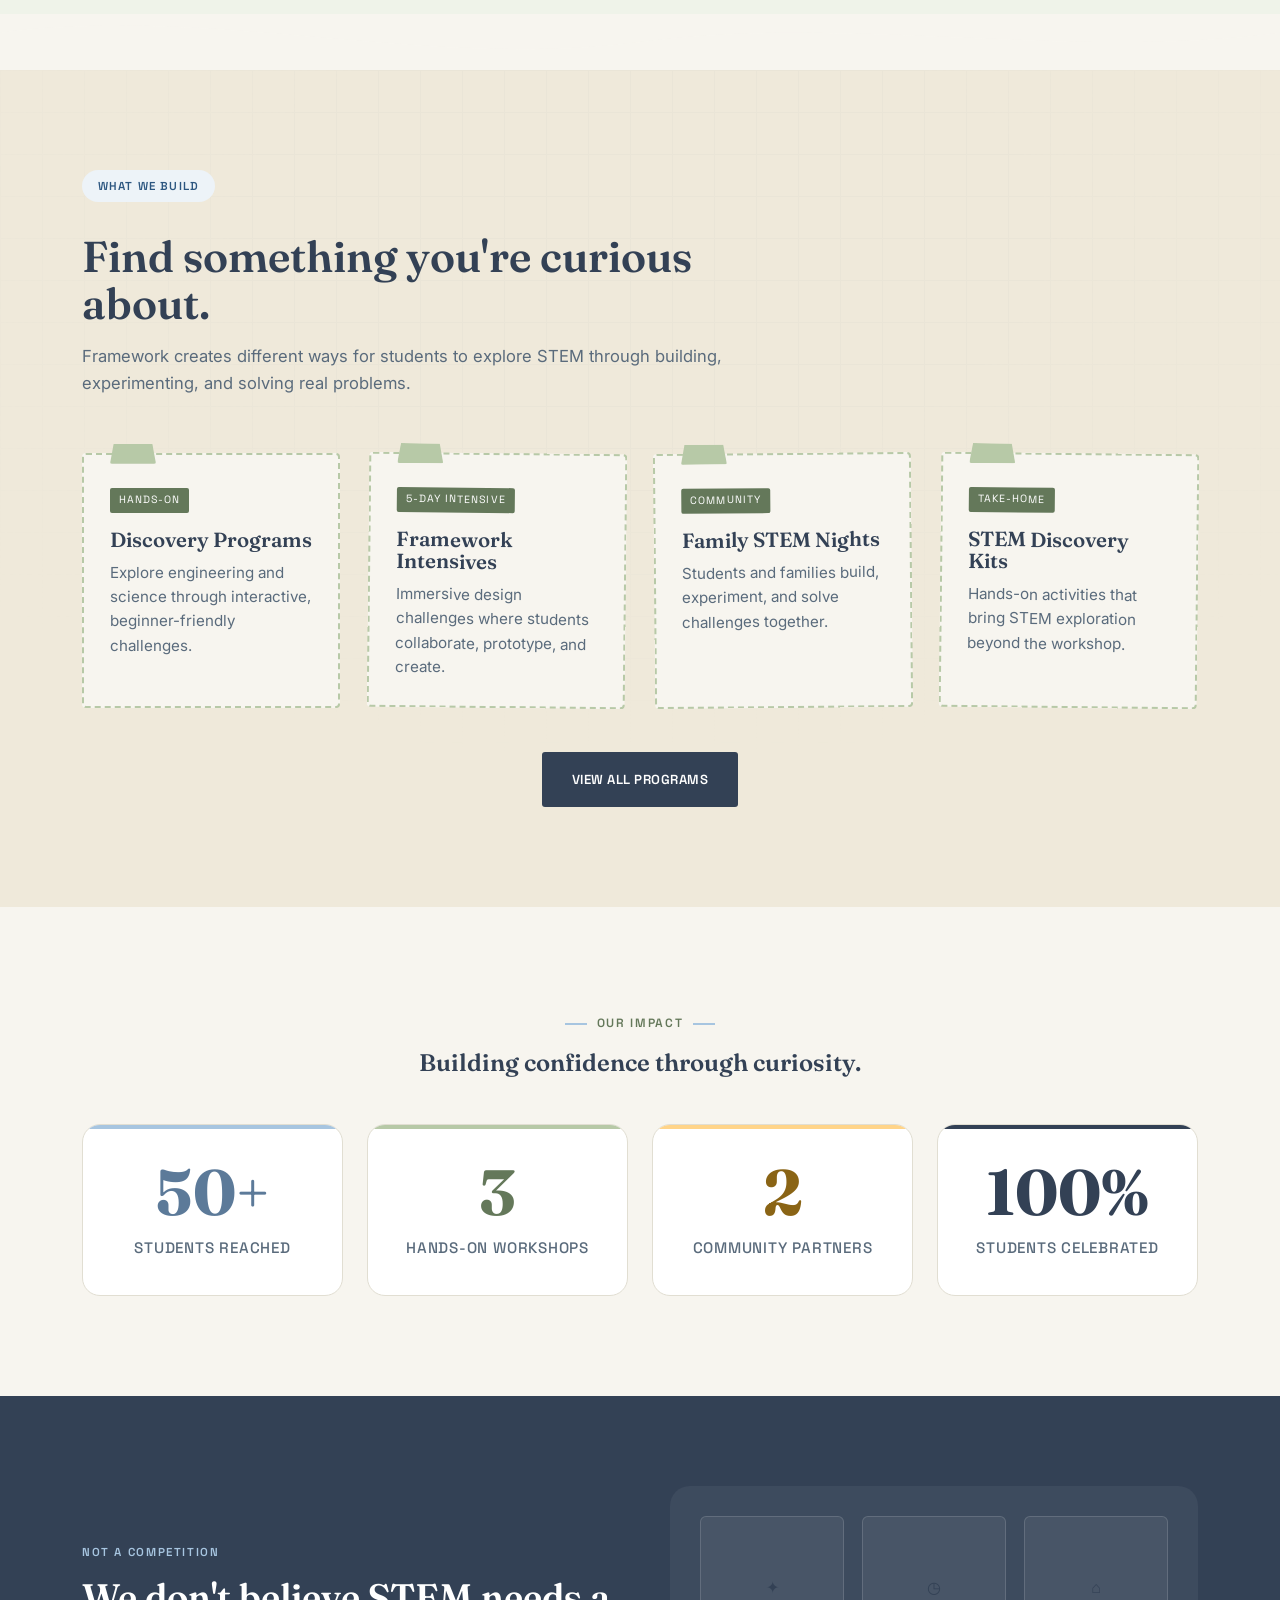
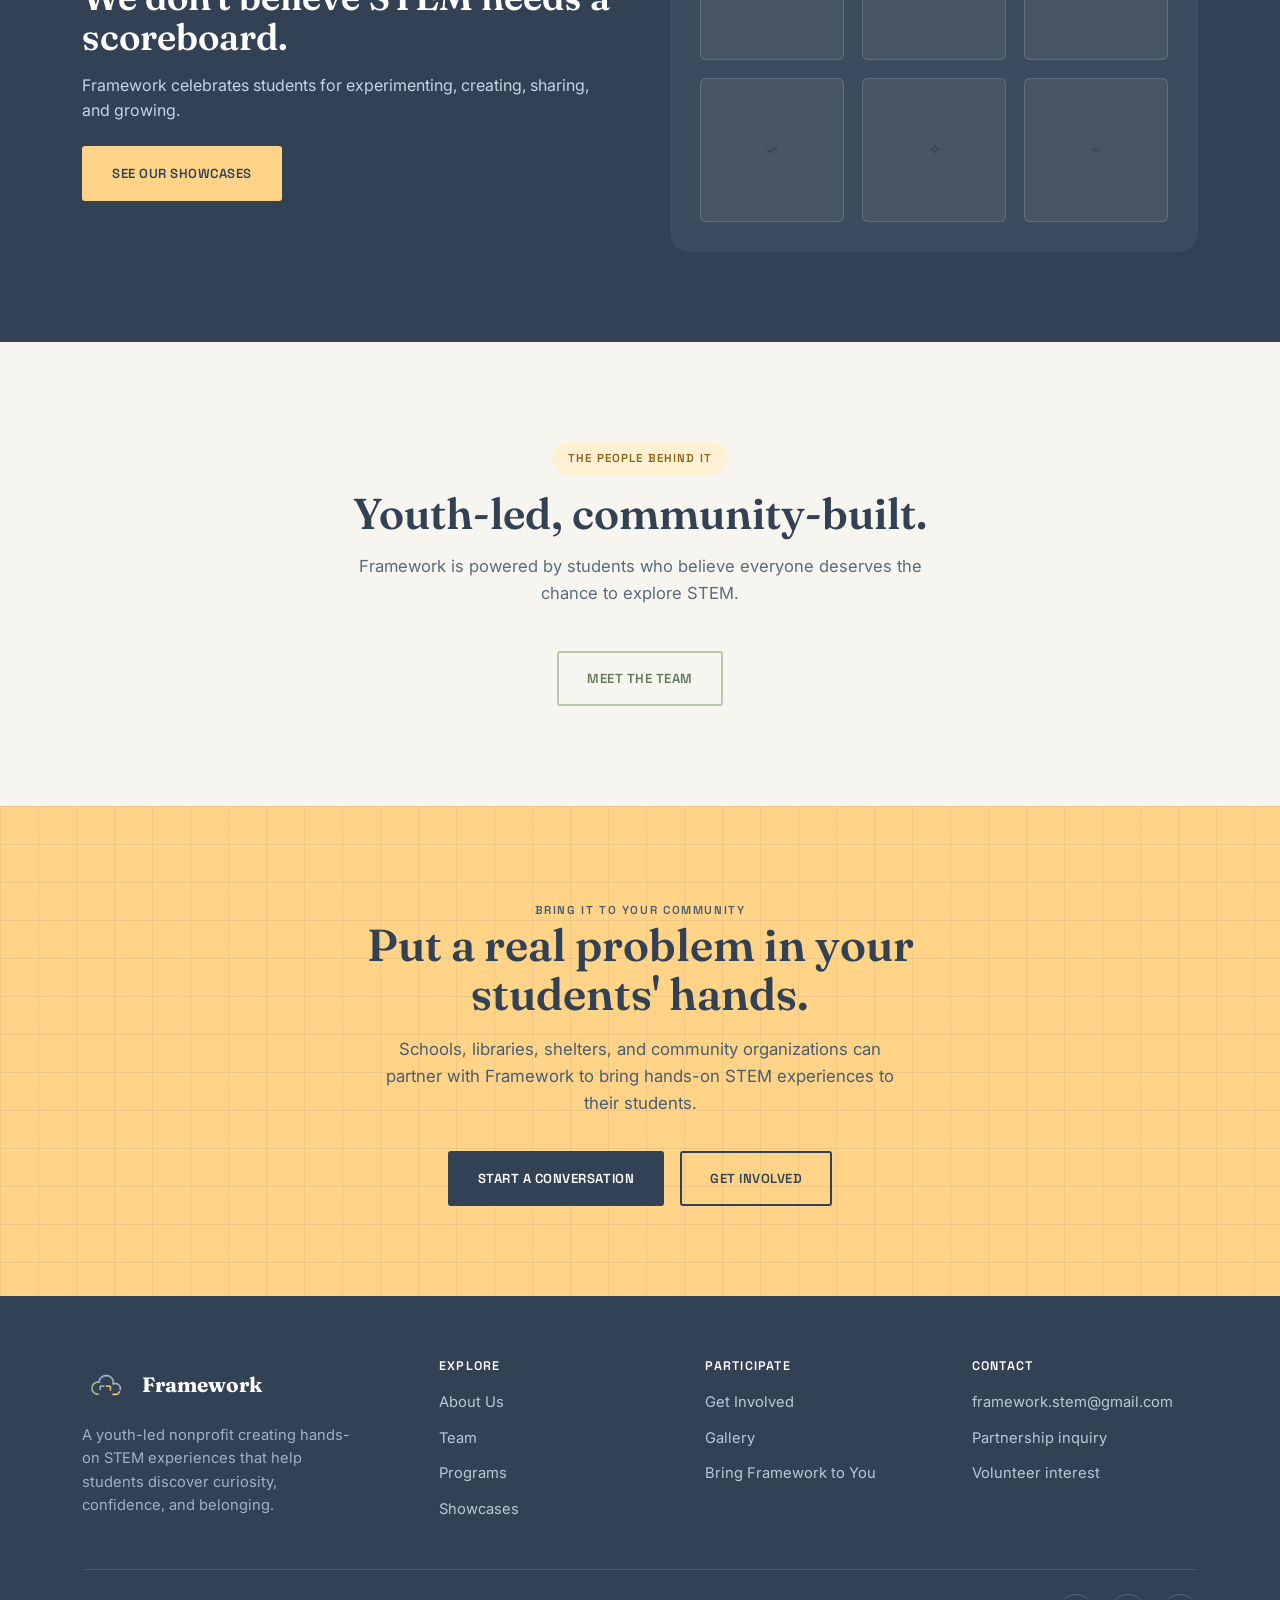
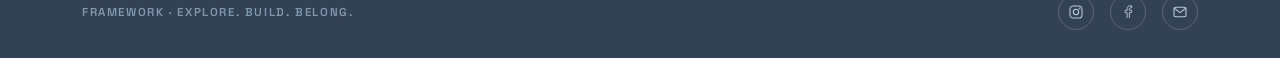
==== commit 3f7afa31: "update" ====
--- a/index.html
+++ b/index.html
@@ -183,7 +183,7 @@
         </div>
 
         <h4>Everyone Gets to Share</h4>
-        <p>Celebrate the process, not just the result.</p>
+        <p>Celebrate your achievements and growth.</p>
       </div>
 
     </div>
@@ -407,12 +407,12 @@
     <div class="impact-grid">
 
       <div class="impact-card">
-        <span class="impact-number">40+</span>
+        <span class="impact-number">50+</span>
         <p class="impact-label">Students Reached</p>
       </div>
 
       <div class="impact-card">
-        <span class="impact-number">2</span>
+        <span class="impact-number">3</span>
         <p class="impact-label">Hands-On Workshops</p>
       </div>
 
--- a/style.css
+++ b/style.css
@@ -263,7 +263,7 @@
   .showcase p{color:#C4D5E5;font-size:1.05rem;margin-bottom:18px;max-width:480px;}
   .showcase-quote{
     font-family:'Fraunces',serif;font-style:italic;font-weight:500;font-size:1.4rem;
-    color:var(--white);border-left:3px solid var(--sky);padding-left:20px;margin-top:28px;
+    color:#334155;border-left:3px solid var(--sky);padding-left:20px;margin-top:28px;
   }
   .showcase-grid-icons{
     display:grid;grid-template-columns:repeat(3,1fr);gap:18px;
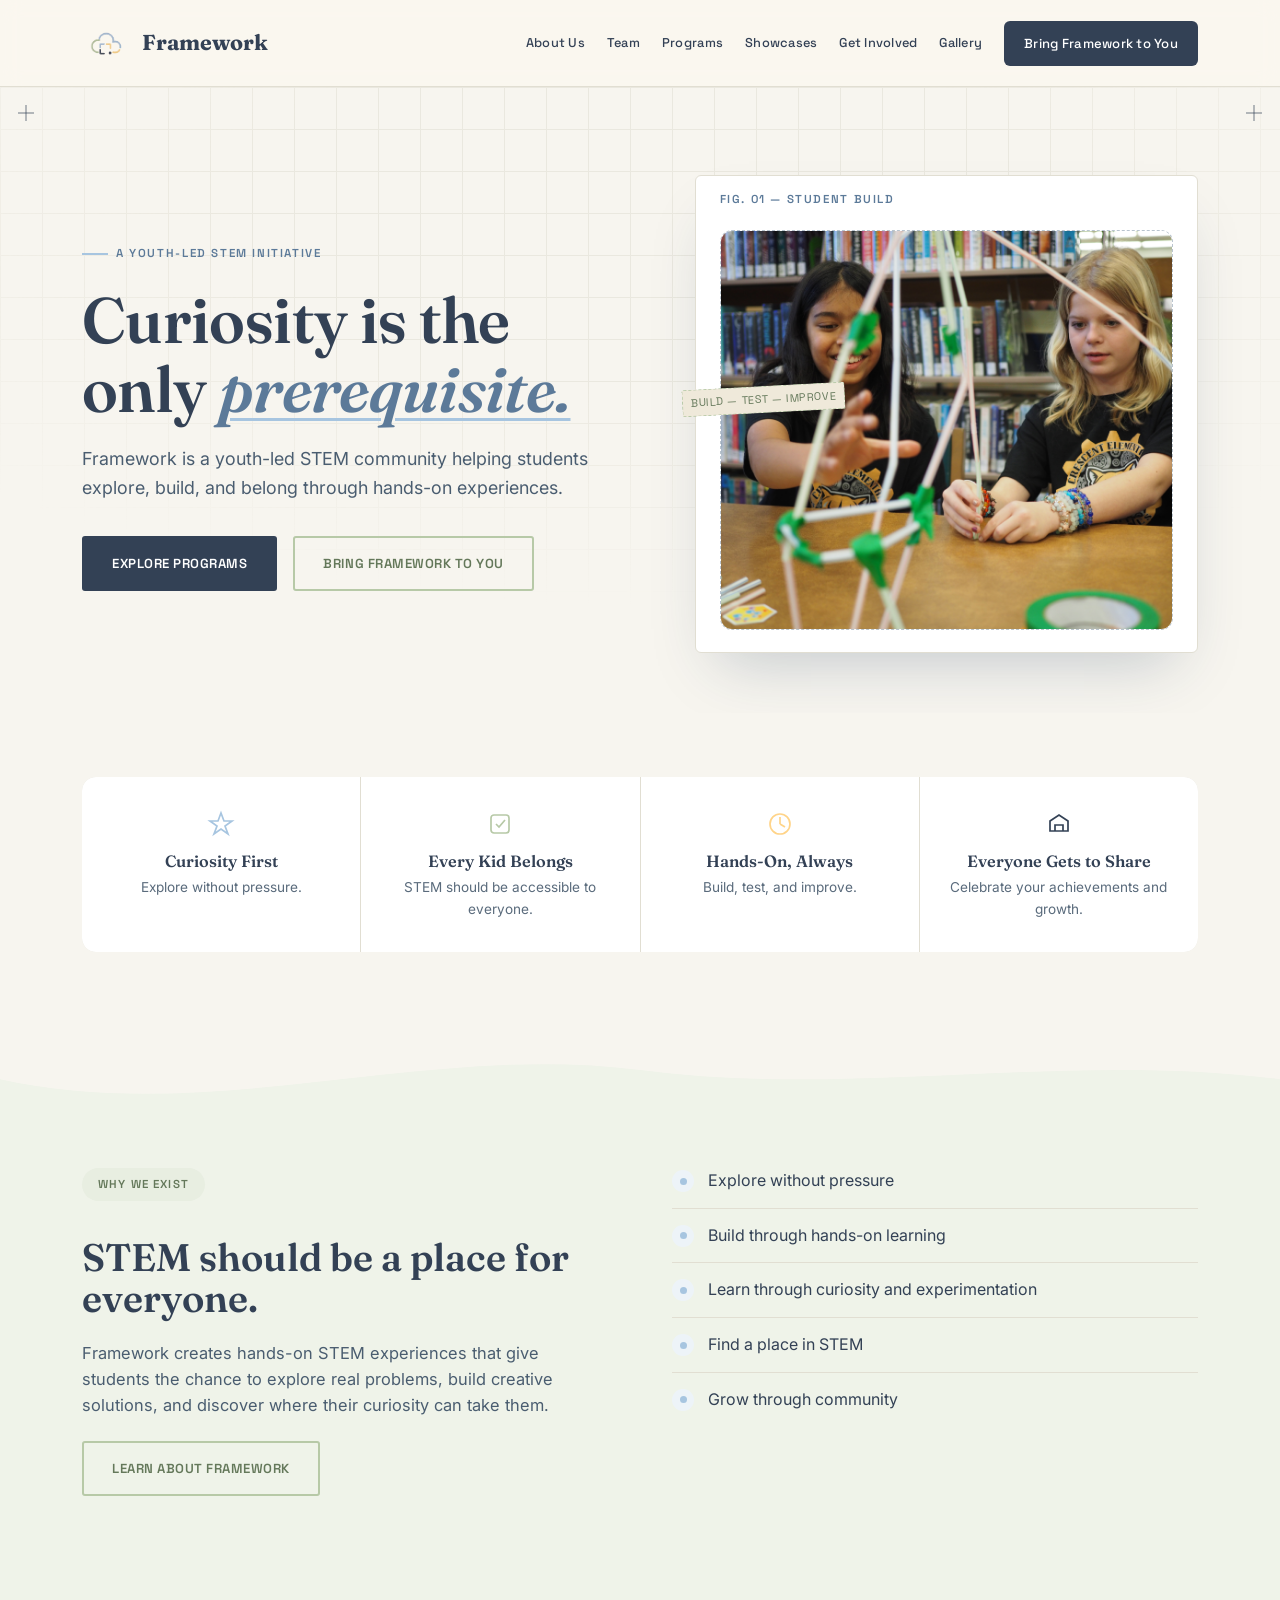
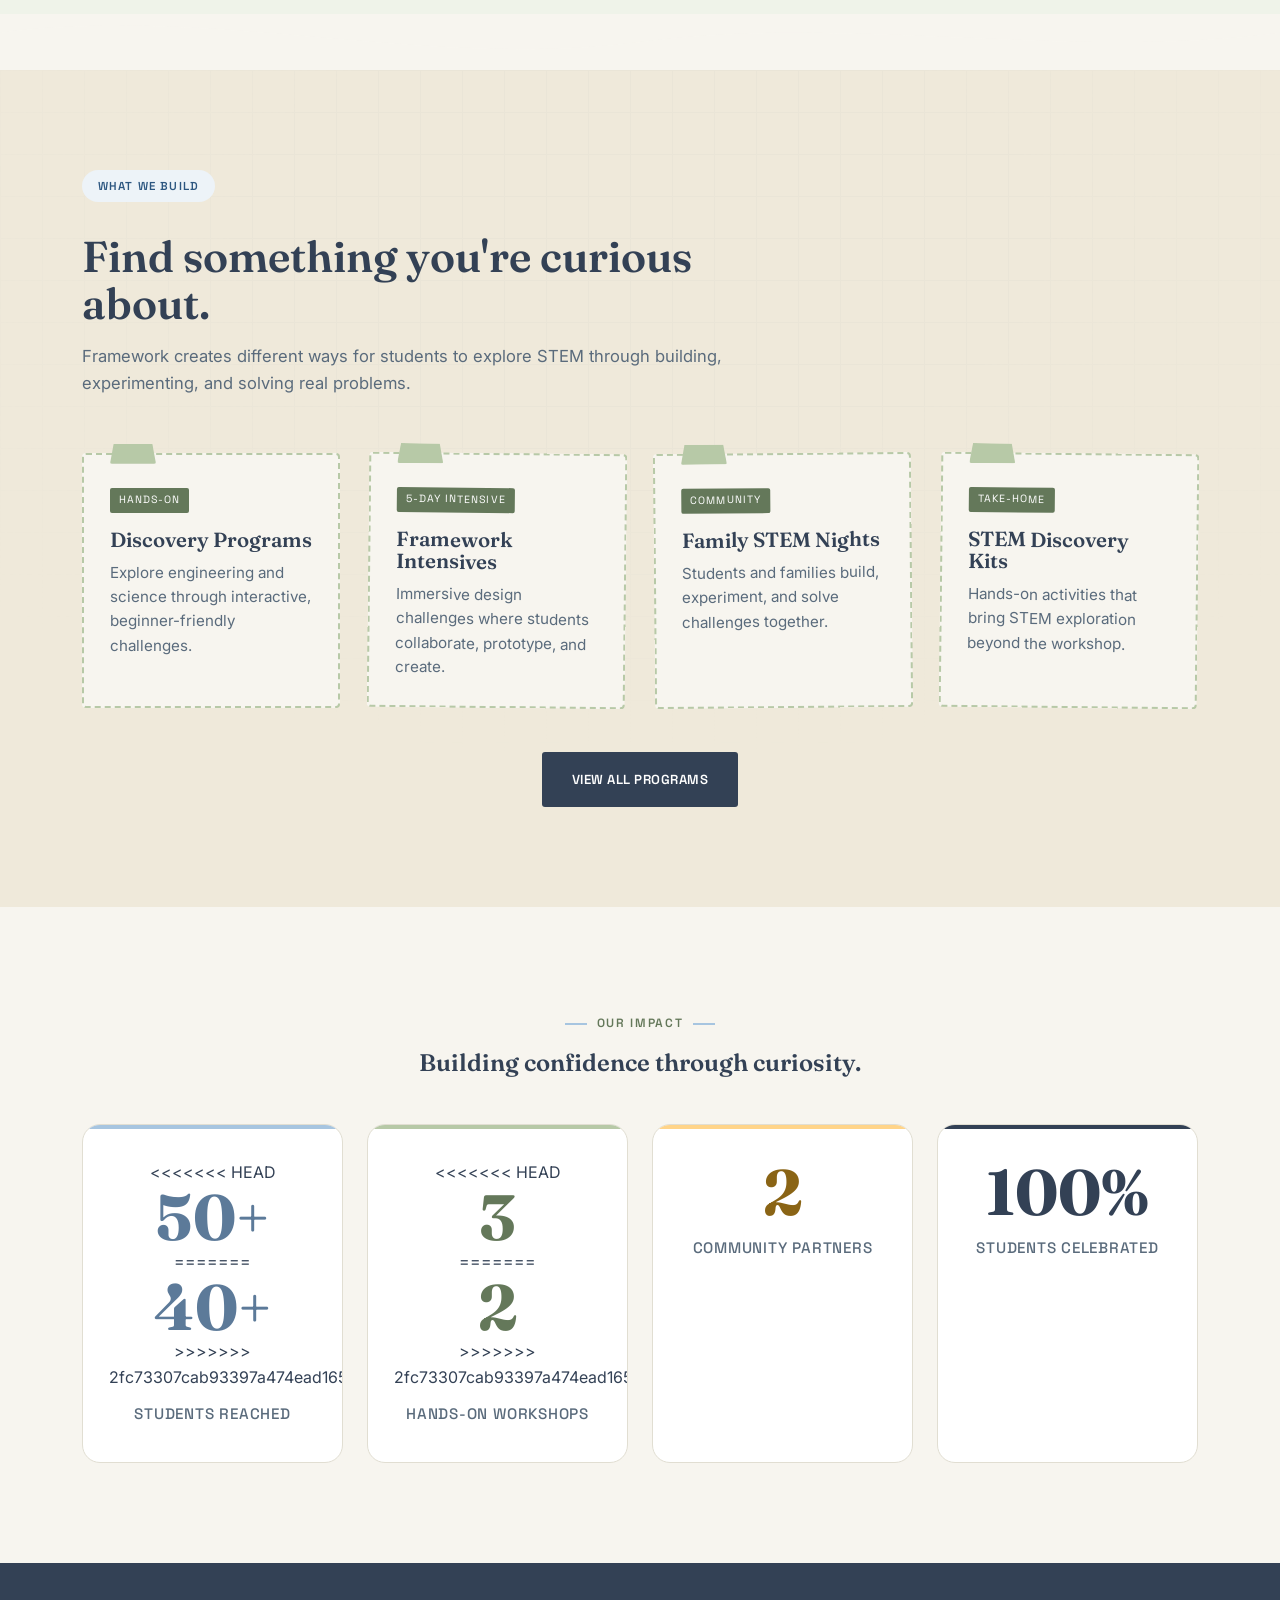
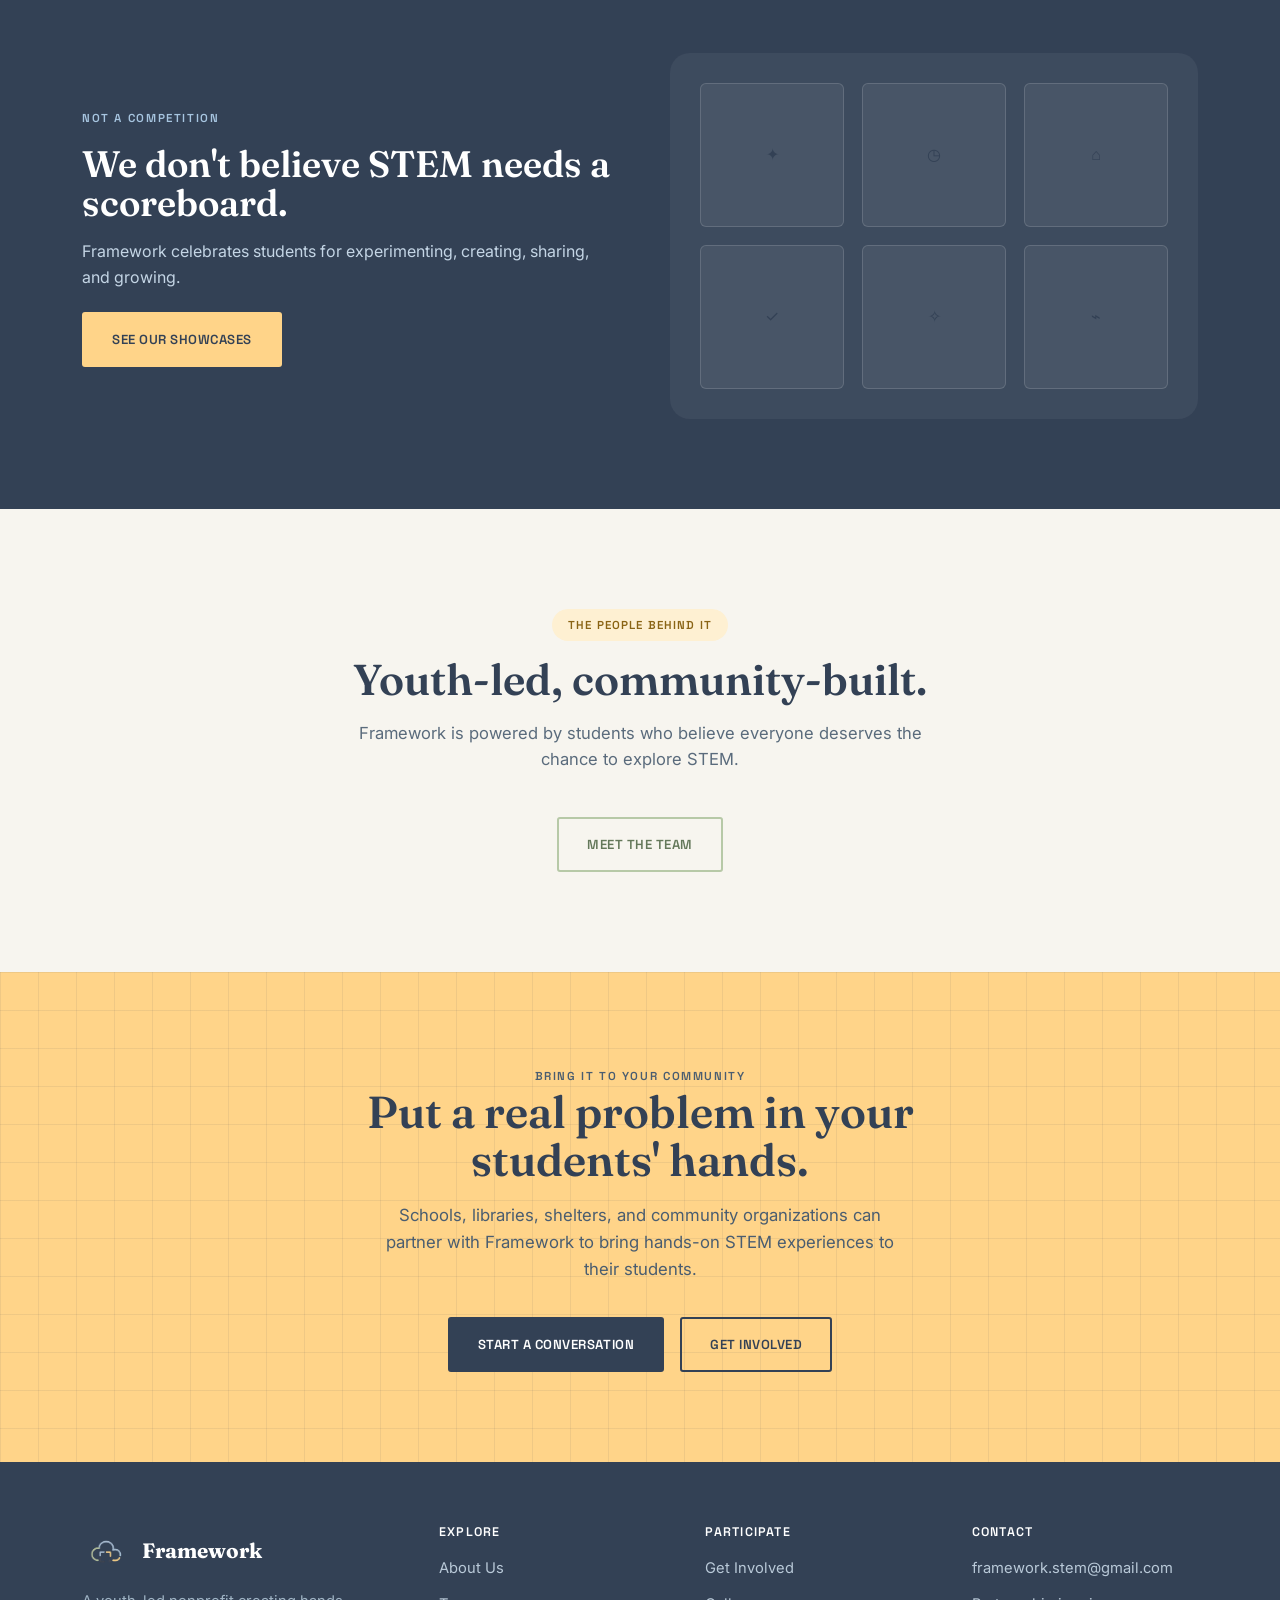
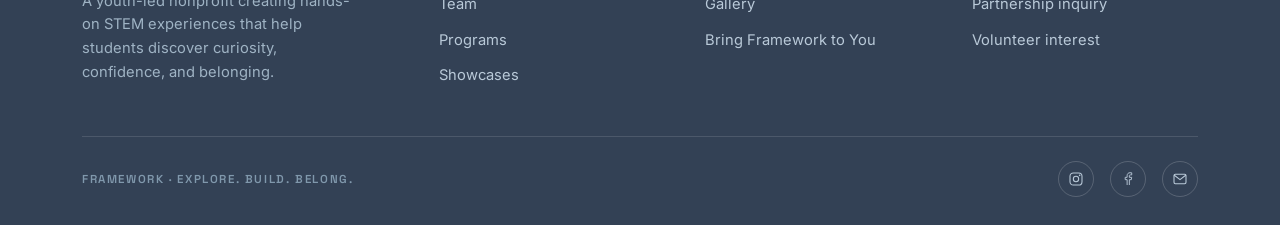
==== commit dc33ac6d: "Overwrite remote with local files" ====
--- a/index.html
+++ b/index.html
@@ -407,12 +407,20 @@
     <div class="impact-grid">
 
       <div class="impact-card">
+<<<<<<< HEAD
         <span class="impact-number">50+</span>
+=======
+        <span class="impact-number">40+</span>
+>>>>>>> 2fc73307cab93397a474ead165b01fff0867beb2
         <p class="impact-label">Students Reached</p>
       </div>
 
       <div class="impact-card">
+<<<<<<< HEAD
         <span class="impact-number">3</span>
+=======
+        <span class="impact-number">2</span>
+>>>>>>> 2fc73307cab93397a474ead165b01fff0867beb2
         <p class="impact-label">Hands-On Workshops</p>
       </div>
 
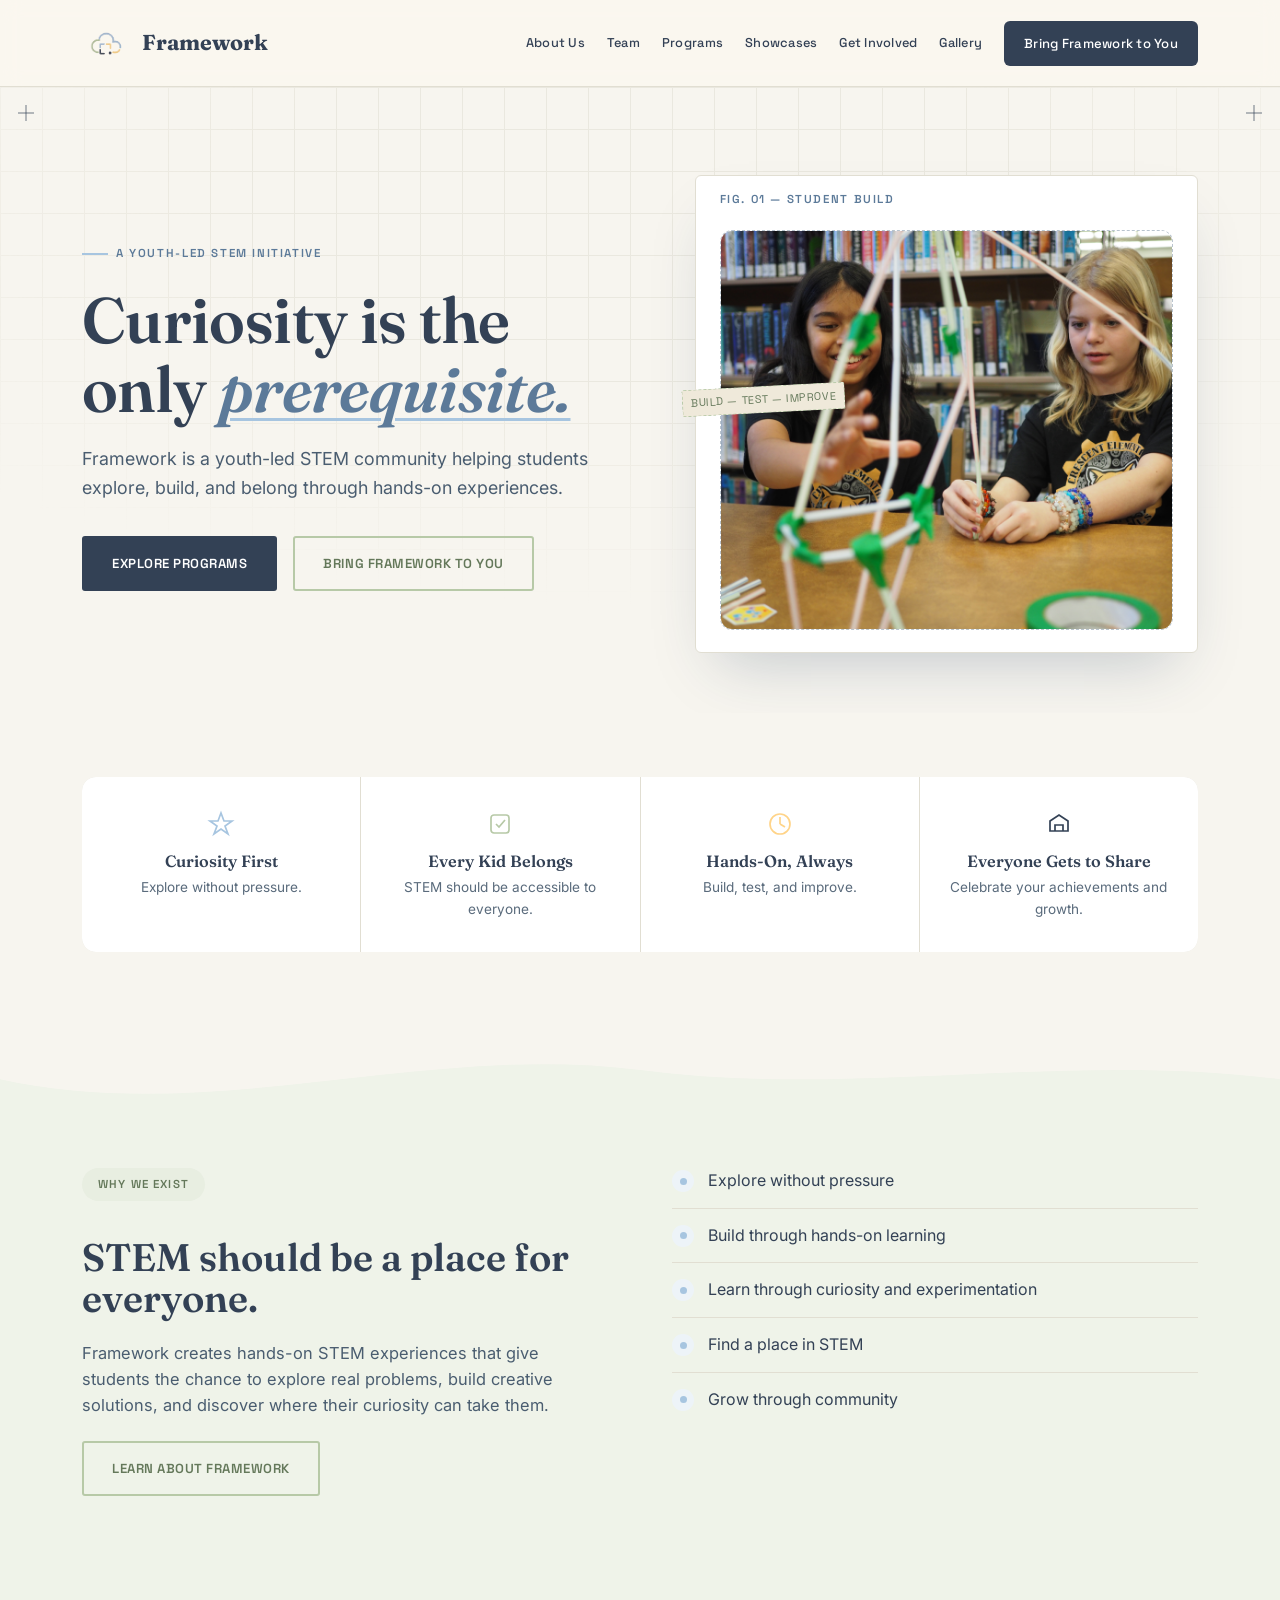
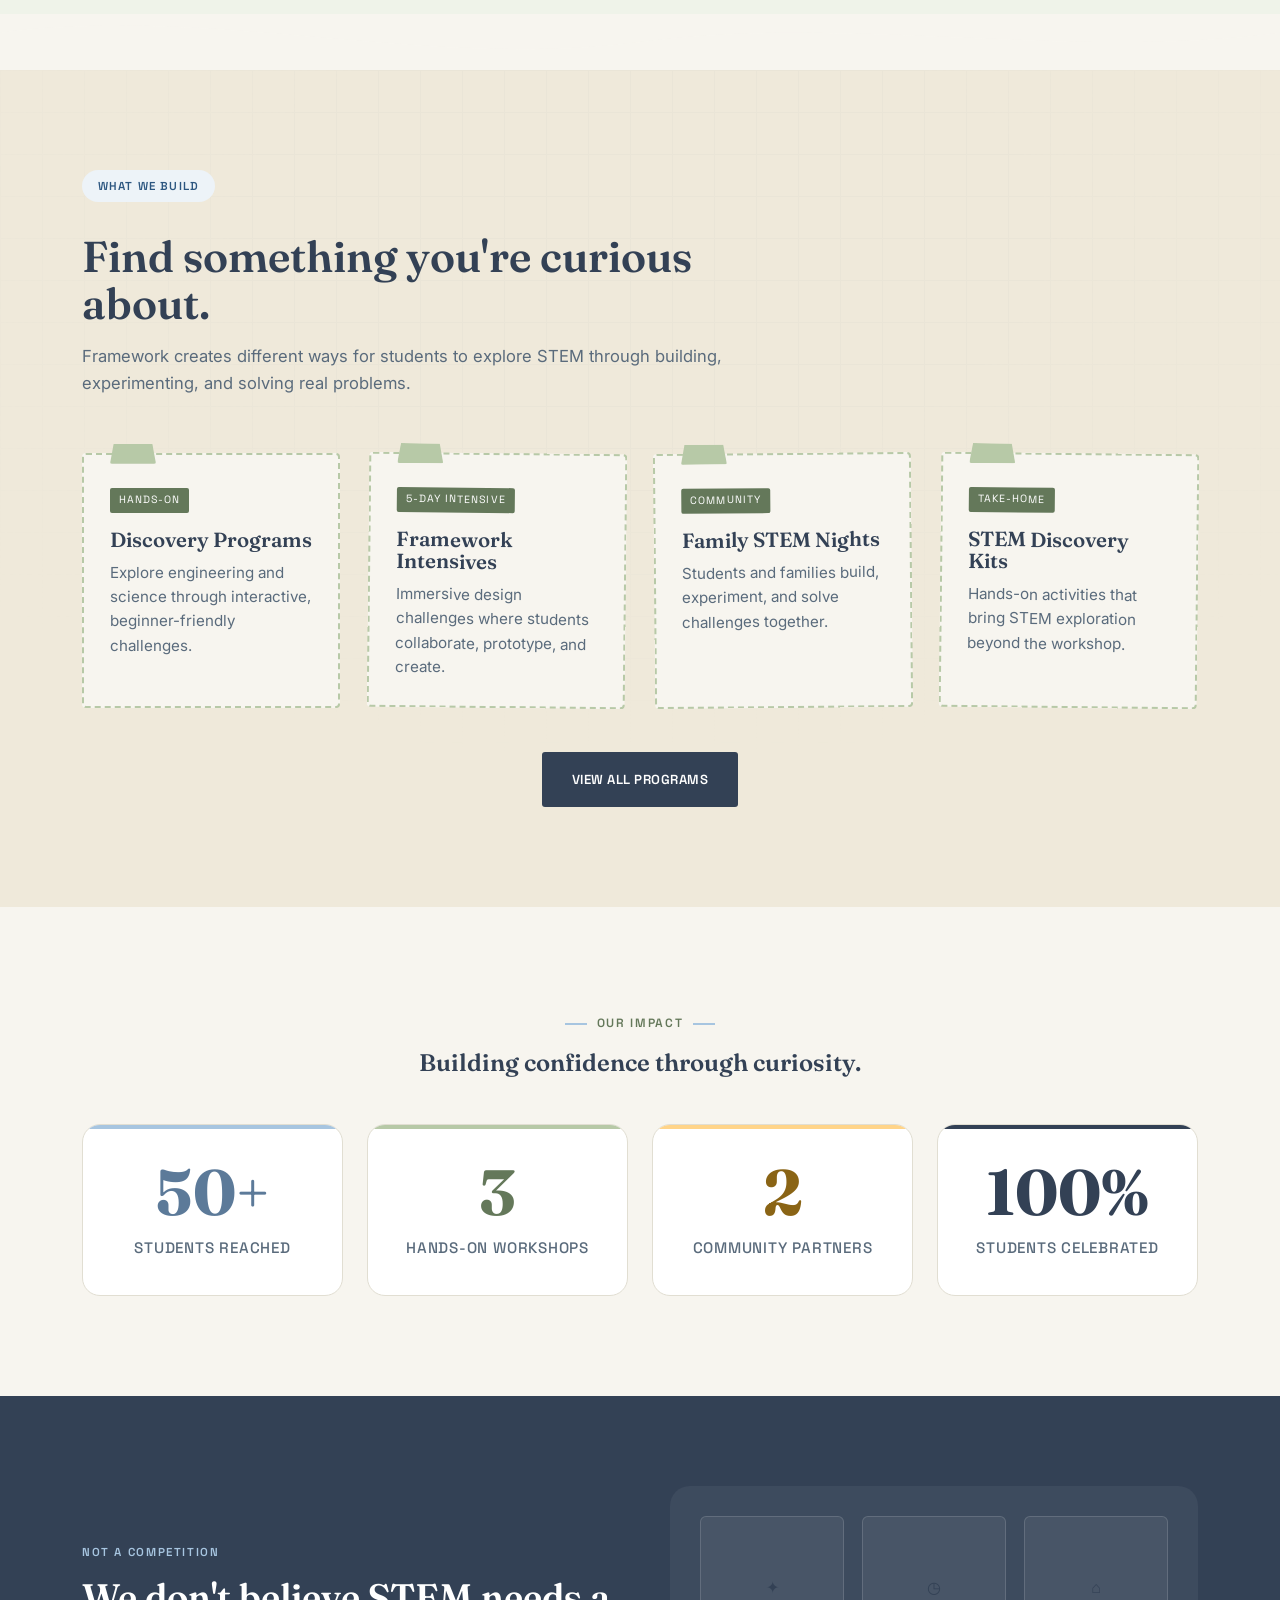
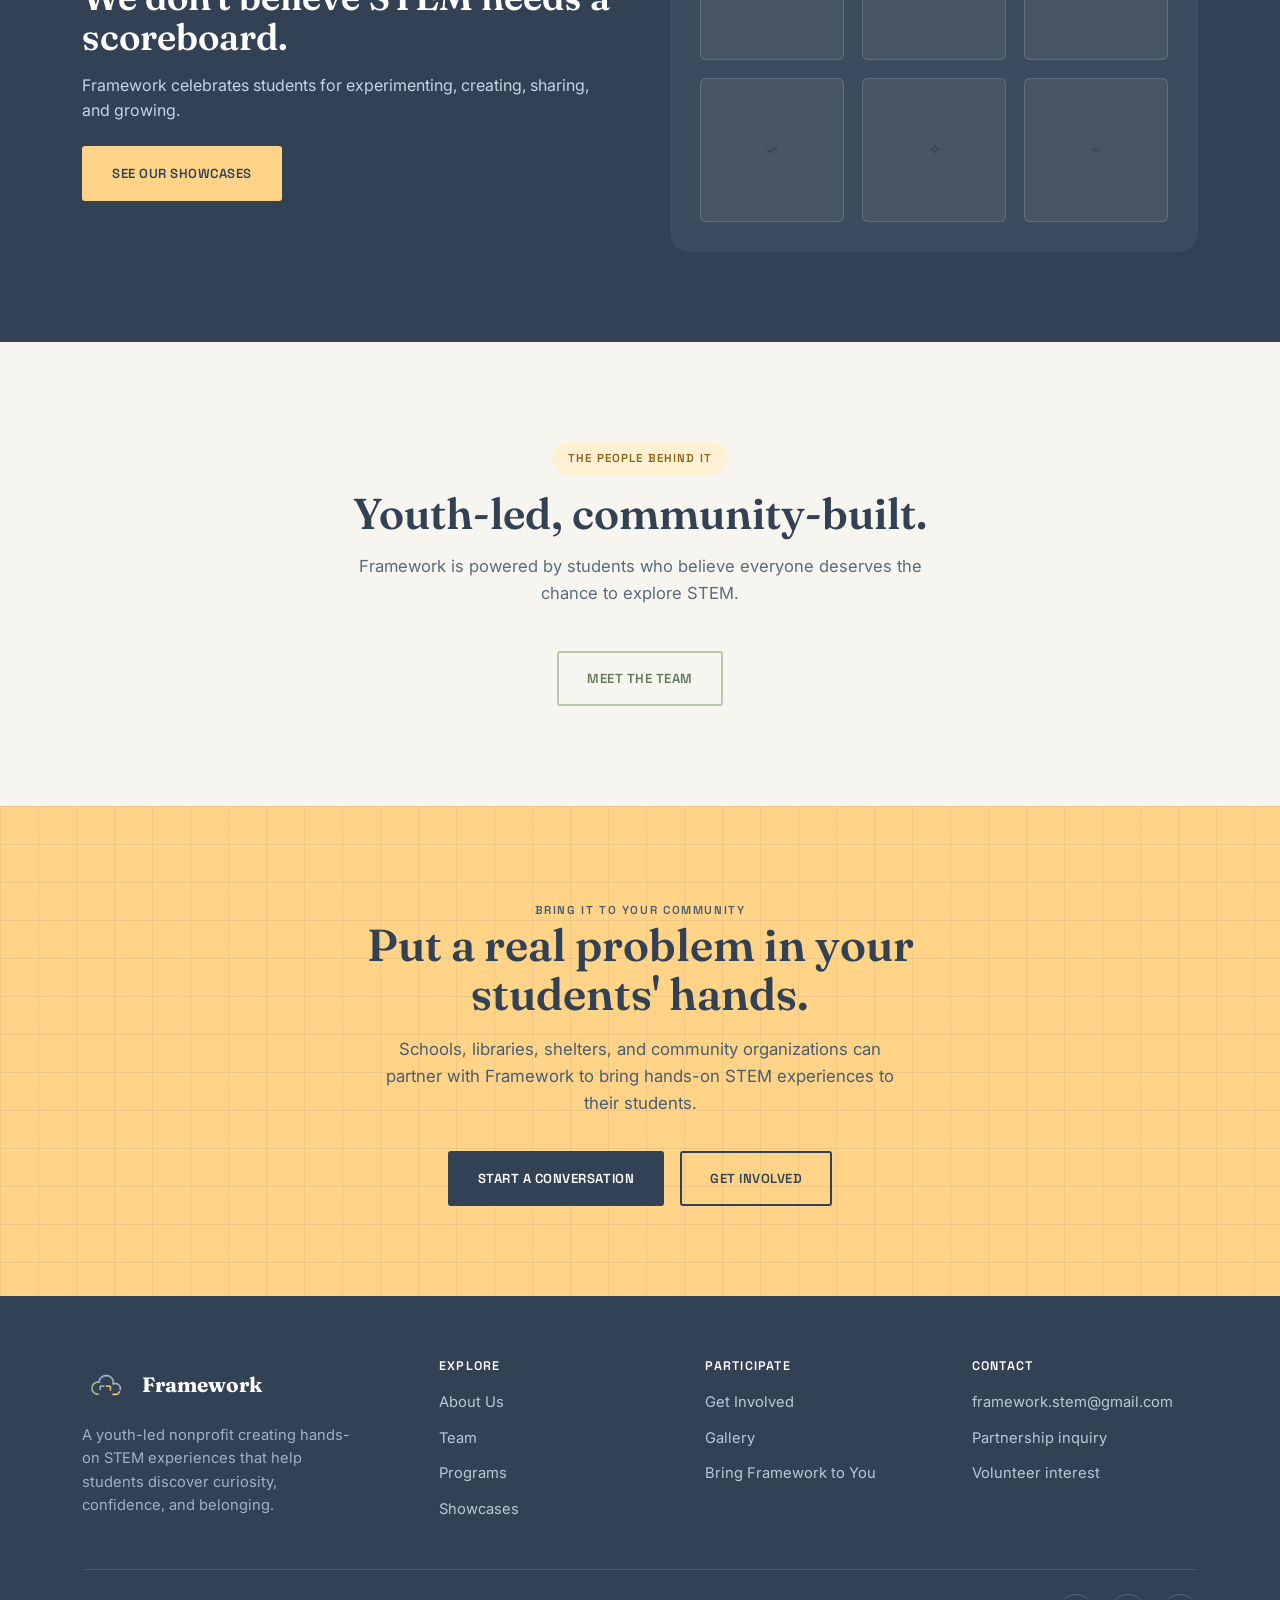
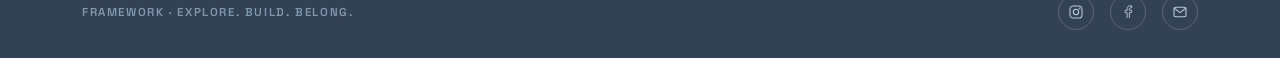
==== commit 3c68be4e: "fix bug" ====
--- a/index.html
+++ b/index.html
@@ -407,20 +407,12 @@
     <div class="impact-grid">
 
       <div class="impact-card">
-<<<<<<< HEAD
         <span class="impact-number">50+</span>
-=======
-        <span class="impact-number">40+</span>
->>>>>>> 2fc73307cab93397a474ead165b01fff0867beb2
         <p class="impact-label">Students Reached</p>
       </div>
 
       <div class="impact-card">
-<<<<<<< HEAD
         <span class="impact-number">3</span>
-=======
-        <span class="impact-number">2</span>
->>>>>>> 2fc73307cab93397a474ead165b01fff0867beb2
         <p class="impact-label">Hands-On Workshops</p>
       </div>
 
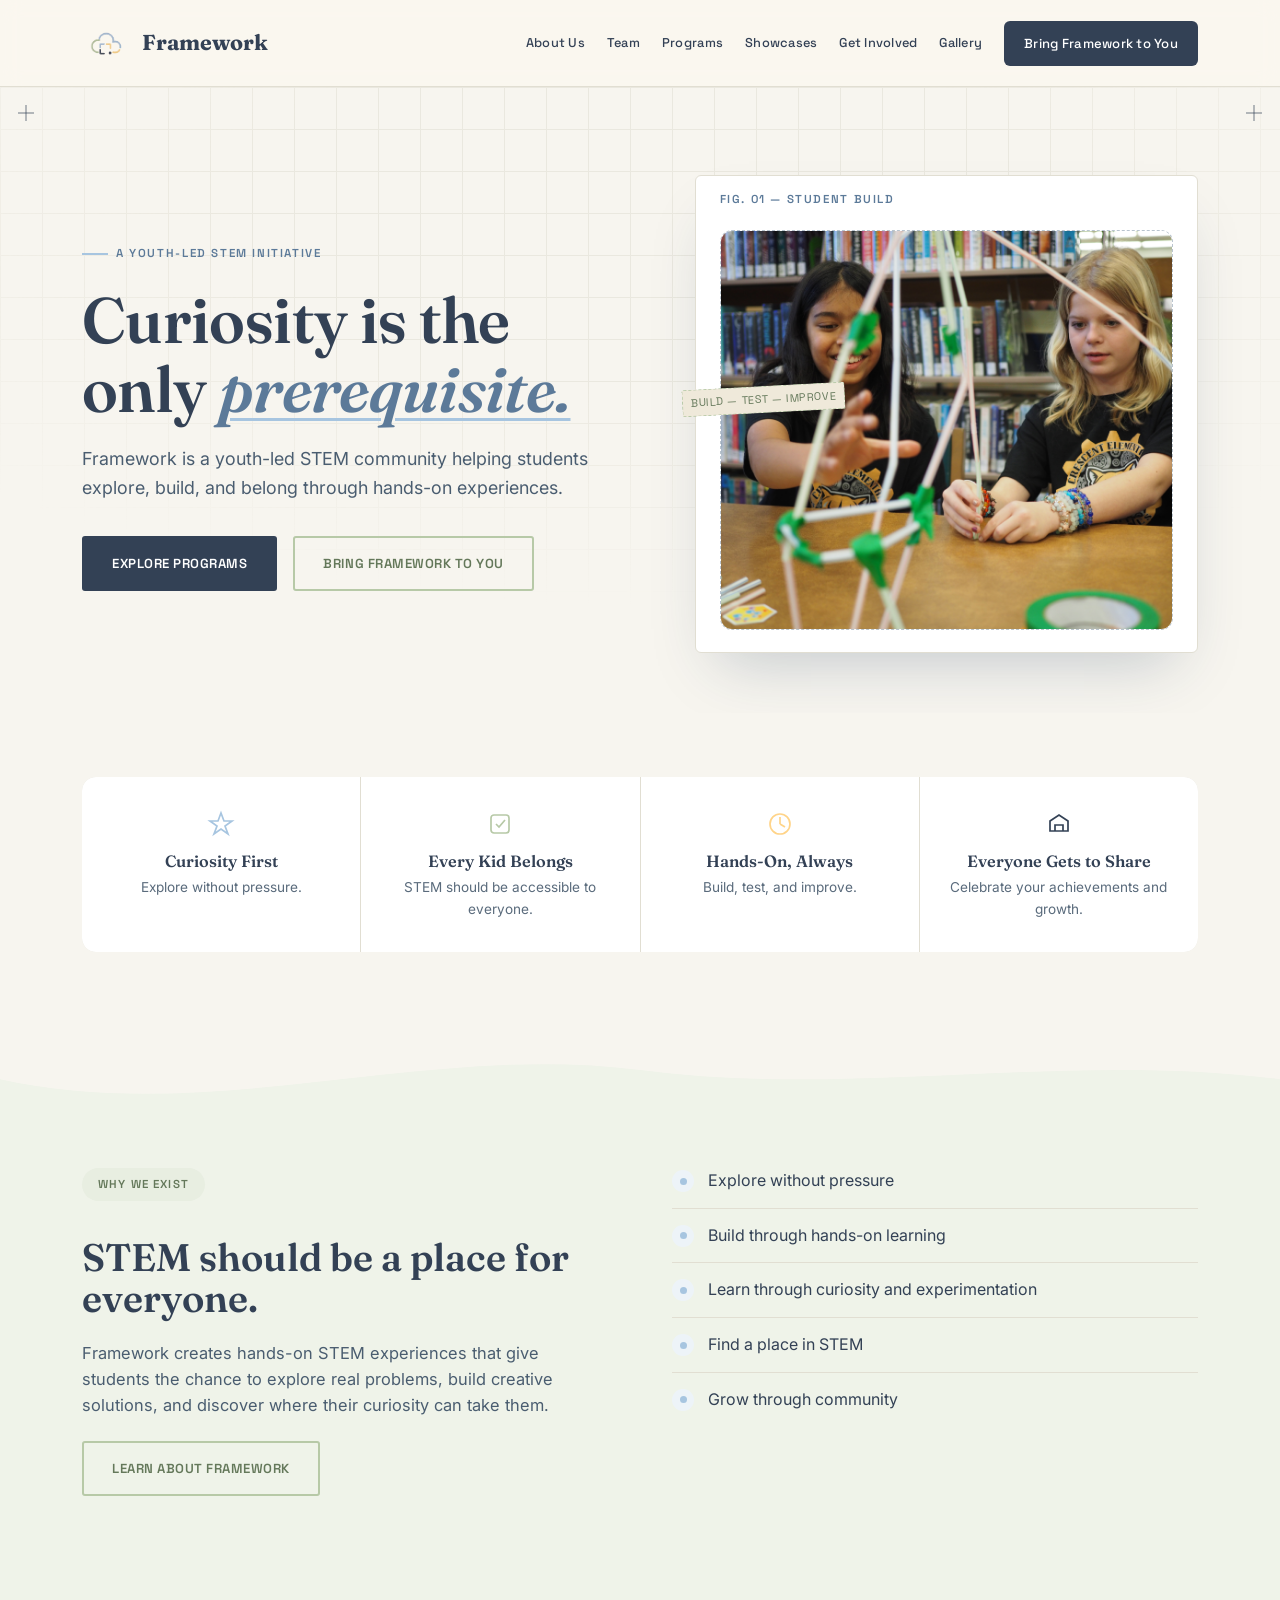
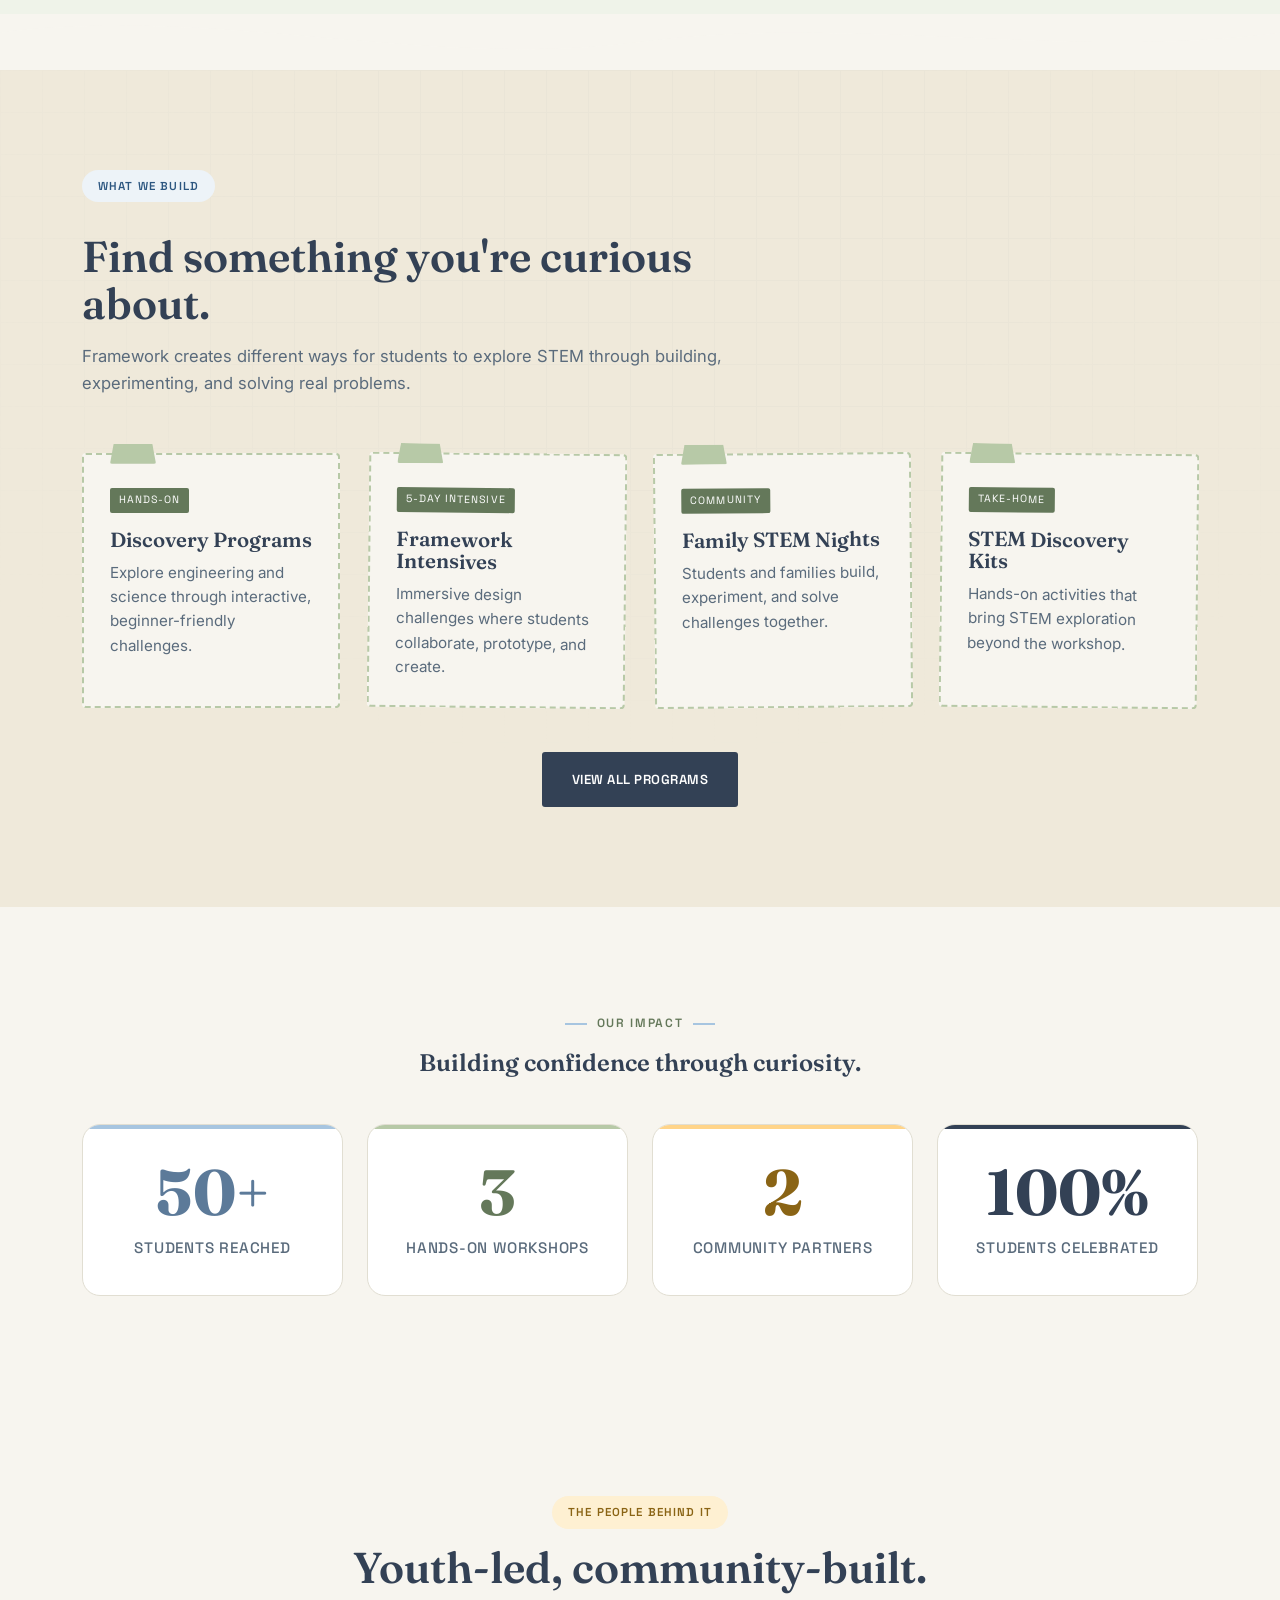
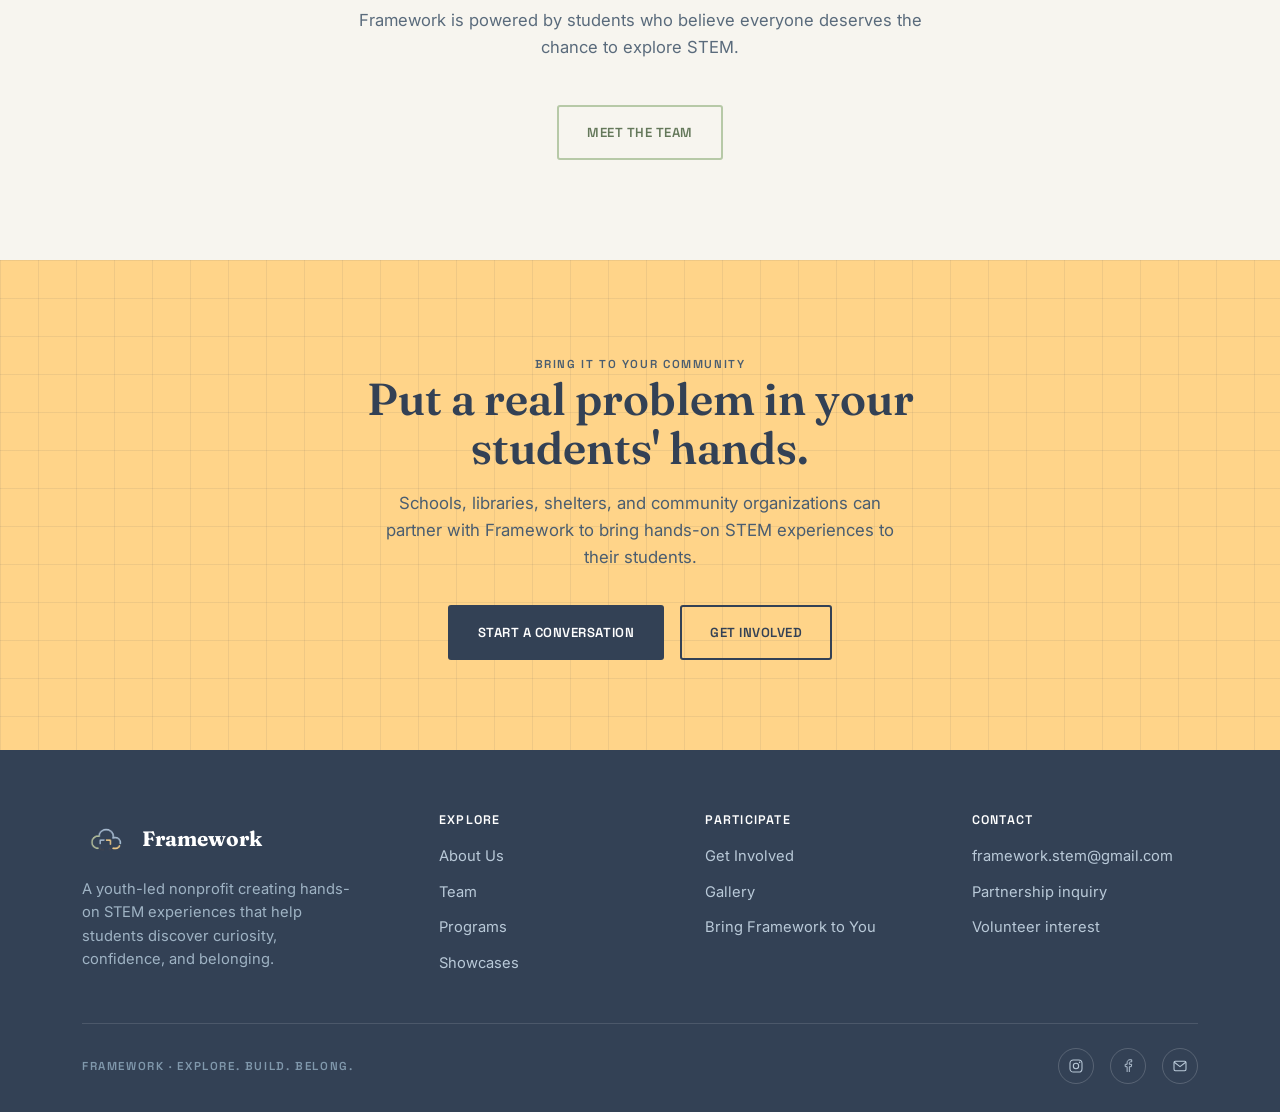
==== commit 8b063464: "updates" ====
--- a/index.html
+++ b/index.html
@@ -432,67 +432,6 @@
 
 </section>
 
-
-<!-- SHOWCASES -->
-<section style="background:var(--ink);padding:90px 0;">
-
-  <div class="container">
-
-    <div class="split-section reveal">
-
-      <div>
-
-        <span class="label" style="color:var(--sky);">
-          Not a competition
-        </span>
-
-        <h2
-          style="color:var(--white);font-size:clamp(1.7rem,3vw,2.3rem);margin:14px 0 16px;"
-        >
-          We don't believe STEM needs a scoreboard.
-        </h2>
-
-        <p style="color:#C4D5E5;margin-bottom:22px;">
-          Framework celebrates students for experimenting, creating,
-          sharing, and growing.
-        </p>
-
-        <a
-          href="showcases.html"
-          class="btn"
-          style="background:var(--sun);color:var(--ink);"
-        >
-          See Our Showcases
-        </a>
-
-      </div>
-
-
-      <div
-        class="split-visual"
-        style="background:rgba(255,255,255,.05);box-shadow:none;"
-      >
-
-        <div class="showcase-grid-icons">
-
-          <div class="icon-tile">✦</div>
-          <div class="icon-tile">◷</div>
-          <div class="icon-tile">⌂</div>
-          <div class="icon-tile">✓</div>
-          <div class="icon-tile">✧</div>
-          <div class="icon-tile">⌁</div>
-
-        </div>
-
-      </div>
-
-    </div>
-
-  </div>
-
-</section>
-
-
 <!-- TEAM TEASER -->
 <section>
 
